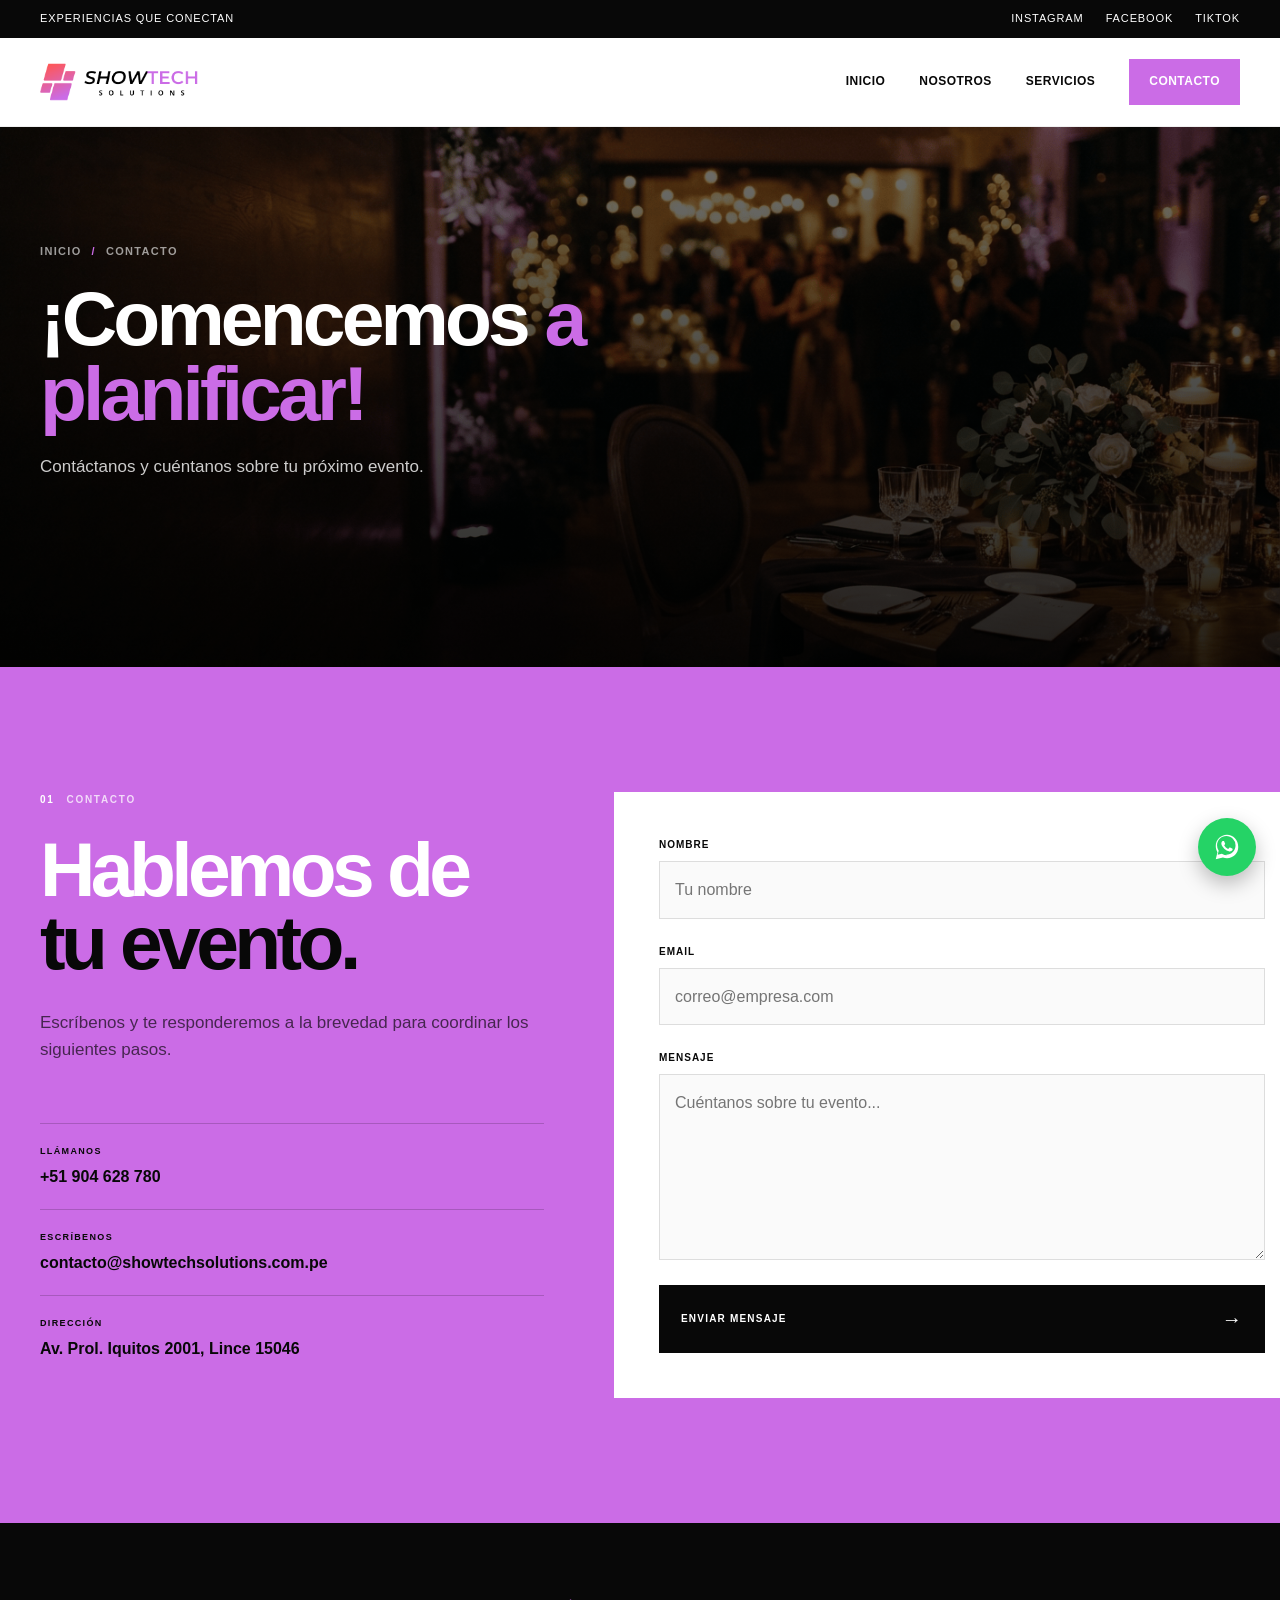
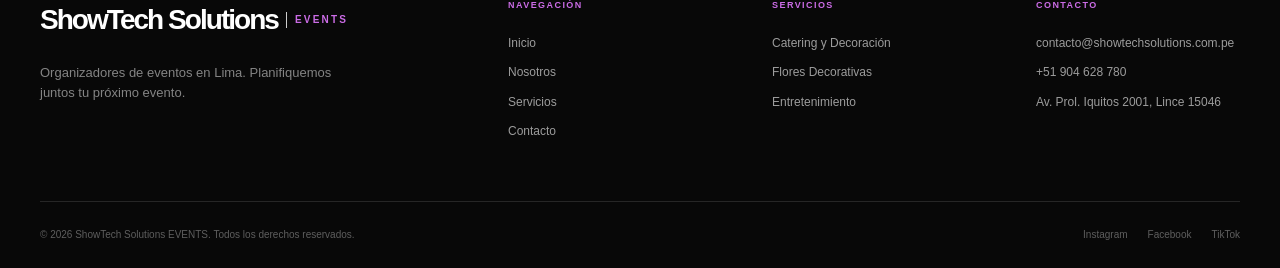
==== contacto.html @ 916d69bf "Agregado de imagenes y edicion del codigo html y css" ====
<!DOCTYPE html>
<html lang="es">
<head>
<meta charset="UTF-8">
<meta name="viewport" content="width=device-width, initial-scale=1.0">
<meta name="description" content="Contáctanos para planificar tu próximo evento en Lima.">
<title>Contacto | ShowTech Solutions</title>
<link rel="icon" type="image/png" href="Media/cropped-Logo-ShowTech-1-1.png">
<link rel="stylesheet" href="assets/styles.css">
</head>
<body>


<!-- TOPBAR -->
<div class="topbar">
    <div class="topbar-container">
        <div>Experiencias que conectan</div>
        <div class="topbar-right">
            <a href="#">Instagram</a>
            <a href="#">Facebook</a>
            <a href="#">TikTok</a>
        </div>
    </div>
</div>

<!-- HEADER -->
<header class="header">
    <div class="header-container">
        <a href="index.html" class="logo">
            <img src="Media/Logo-ShowTech-1.png" alt="ShowTech Solutions" class="logo-img">
        </a>
        <input type="checkbox" id="menu-toggle" class="menu-toggle">
        <label for="menu-toggle" class="menu-button"><span></span><span></span><span></span></label>
        
        <nav class="navigation">
            <a href="index.html">Inicio</a>
            <a href="nosotros.html">Nosotros</a>
            <a href="servicios.html">Servicios</a>
            <a href="contacto.html" class="nav-contact">Contacto</a>
        </nav>
    
    </div>
</header>

<main>

<section class="page-hero" style="background-image:url('Media/Reuniones.png')">
    <div class="page-hero-content">
        <div class="breadcrumb"><a href="index.html" style="color:inherit">Inicio</a> <span>/</span> Contacto</div>
        <h1>¡Comencemos <span style="color:var(--orange)">a planificar!</span></h1>
        <p class="page-hero-lead">Contáctanos y cuéntanos sobre tu próximo evento.</p>
    </div>
</section>

<section class="contact section">
    <div class="container contact-grid">
        <div class="contact-intro">
            <div class="section-label light"><span>01</span> CONTACTO</div>
            <h2>Hablemos de <strong>tu evento.</strong></h2>
            <p>Escríbenos y te responderemos a la brevedad para coordinar los siguientes pasos.</p>
            <div class="contact-details">
                <div><span>LLÁMANOS</span><a href="https://api.whatsapp.com/send/?phone=51904628780&text&type=phone_number&app_absent=0" target="_blank" rel="noopener">+51 904 628 780</a></div>
                <div><span>ESCRÍBENOS</span><a href="mailto:contacto@showtechsolutions.com.pe">contacto@showtechsolutions.com.pe</a></div>
                <div><span>DIRECCIÓN</span><p>Av. Prol. Iquitos 2001, Lince 15046</p></div>
            </div>
        </div>
        <div class="contact-form-wrapper">
            <form class="contact-form" action="#" method="post">
                <div class="form-group">
                    <label for="nombre">Nombre</label>
                    <input type="text" id="nombre" name="nombre" placeholder="Tu nombre" required>
                </div>
                <div class="form-group">
                    <label for="email">Email</label>
                    <input type="email" id="email" name="email" placeholder="correo@empresa.com" required>
                </div>
                <div class="form-group">
                    <label for="mensaje">Mensaje</label>
                    <textarea id="mensaje" name="mensaje" rows="6" placeholder="Cuéntanos sobre tu evento..."></textarea>
                </div>
                <button type="submit" class="form-button">ENVIAR MENSAJE <span>→</span></button>
            </form>
        </div>
    </div>
</section>

</main>

<!-- FOOTER -->
<footer class="footer">
    <div class="container">
        <div class="footer-main">
            <div class="footer-brand">
                <a href="index.html" class="logo footer-logo">
                    <span class="logo-main">ShowTech Solutions</span>
                    <span class="logo-sub">EVENTS</span>
                </a>
                <p>Organizadores de eventos en Lima. Planifiquemos juntos tu próximo evento.</p>
            </div>
            <div class="footer-column">
                <h4>NAVEGACIÓN</h4>
                <a href="index.html">Inicio</a>
                <a href="nosotros.html">Nosotros</a>
                <a href="servicios.html">Servicios</a>
                <a href="contacto.html">Contacto</a>
            </div>
            <div class="footer-column">
                <h4>SERVICIOS</h4>
                <a href="servicios.html">Catering y Decoración</a>
                <a href="servicios.html">Flores Decorativas</a>
                <a href="servicios.html">Entretenimiento</a>
            </div>
            <div class="footer-column">
                <h4>CONTACTO</h4>
                <a href="mailto:contacto@showtechsolutions.com.pe">contacto@showtechsolutions.com.pe</a>
                <a href="https://api.whatsapp.com/send/?phone=51904628780&text&type=phone_number&app_absent=0" target="_blank" rel="noopener">+51 904 628 780</a>
                <span>Av. Prol. Iquitos 2001, Lince 15046</span>
            </div>
        </div>
        <div class="footer-bottom">
            <span>© 2026 ShowTech Solutions EVENTS. Todos los derechos reservados.</span>
            <div>
                <a href="#">Instagram</a>
                <a href="#">Facebook</a>
                <a href="#">TikTok</a>
            </div>
        </div>
    </div>
</footer>

<!-- BOTÓN FLOTANTE DE WHATSAPP -->
<a
    href="https://api.whatsapp.com/send/?phone=51904628780&text&type=phone_number&app_absent=0"
    class="whatsapp-float"
    target="_blank"
    rel="noopener"
    aria-label="Escríbenos por WhatsApp"
>
    <svg viewBox="0 0 32 32" aria-hidden="true">
        <path d="M16.004 3C9.376 3 4 8.376 4 15.004c0 2.377.664 4.6 1.815 6.494L4 29l7.69-1.78a11.94 11.94 0 0 0 4.314.8h.004c6.627 0 12.003-5.376 12.003-12.004C28.011 8.376 22.635 3 16.004 3Zm0 21.86h-.003a9.86 9.86 0 0 1-5.02-1.375l-.36-.214-4.564 1.056 1.078-4.448-.235-.372a9.83 9.83 0 0 1-1.51-5.243c0-5.44 4.427-9.867 9.87-9.867 2.637 0 5.116 1.028 6.98 2.894a9.803 9.803 0 0 1 2.888 6.977c0 5.44-4.428 9.868-9.868 9.868l-.256.224Zm5.41-7.386c-.297-.148-1.755-.866-2.027-.965-.272-.099-.47-.148-.668.148-.198.297-.767.965-.94 1.163-.173.198-.347.223-.644.075-.297-.148-1.253-.462-2.386-1.472-.882-.786-1.478-1.757-1.651-2.054-.173-.297-.019-.457.13-.605.134-.133.297-.347.446-.52.148-.173.198-.297.297-.495.099-.198.05-.372-.025-.52-.075-.148-.668-1.612-.916-2.208-.242-.581-.487-.502-.668-.512l-.569-.01c-.198 0-.52.075-.792.372-.272.297-1.04 1.017-1.04 2.48 0 1.463 1.065 2.877 1.213 3.075.148.198 2.098 3.203 5.085 4.492.71.306 1.264.489 1.696.626.712.226 1.36.194 1.872.118.571-.085 1.755-.717 2.002-1.41.248-.693.248-1.286.173-1.41-.074-.123-.272-.198-.569-.347Z"/>
    </svg>
</a>


</body>
</html>
---- assets/styles.css ----
/* =========================================================
   VARIABLES
========================================================= */
:root {
    --orange: #cb6ce6;
    --orange-dark: #ff5757;
    --black: #080808;
    --black-2: #111111;
    --black-3: #1a1a1a;
    --white: #ffffff;
    --off-white: #f7f7f5;
    --gray: #777777;
    --gray-light: #dddddd;
    --border: rgba(0,0,0,.10);
    --container: 1240px;
}

/* =========================================================
   RESET
========================================================= */
* { margin: 0; padding: 0; box-sizing: border-box; }
html { scroll-behavior: smooth; }
body {
    font-family: Arial, "Helvetica Neue", sans-serif;
    color: var(--black);
    background: var(--white);
    line-height: 1.6;
    overflow-x: hidden;
}
img { display: block; width: 100%; }
a { color: inherit; text-decoration: none; }
button, input, textarea, select { font: inherit; }

/* =========================================================
   CONTAINER
========================================================= */
.container {
    width: min(calc(100% - 80px), var(--container));
    margin: 0 auto;
}

/* =========================================================
   TOPBAR
========================================================= */
.topbar {
    height: 38px;
    background: var(--black);
    color: white;
    font-size: 11px;
    letter-spacing: .08em;
    text-transform: uppercase;
}
.topbar-container {
    width: min(calc(100% - 80px), var(--container));
    height: 100%;
    margin: auto;
    display: flex;
    align-items: center;
    justify-content: space-between;
}
.topbar-right { display: flex; gap: 22px; }
.topbar a { transition: .25s ease; }
.topbar a:hover { color: var(--orange); }

/* =========================================================
   HEADER
========================================================= */
.header {
    position: sticky;
    top: 0;
    z-index: 1000;
    background: rgba(255,255,255,.96);
    backdrop-filter: blur(10px);
    border-bottom: 1px solid rgba(0,0,0,.06);
}
.header-container {
    width: min(calc(100% - 80px), var(--container));
    height: 88px;
    margin: auto;
    display: flex;
    align-items: center;
    justify-content: space-between;
}

/* =========================================================
   LOGO
========================================================= */
.logo { display: flex; align-items: center; gap: 8px; }
.logo-img { height: 38px; width: auto; display: block; }
.logo-main { font-size: 28px; font-weight: 900; letter-spacing: -.07em; }
.logo-sub {
    color: var(--orange);
    font-size: 10px;
    font-weight: 800;
    letter-spacing: .22em;
    border-left: 1px solid #ccc;
    padding-left: 8px;
}

/* =========================================================
   NAVEGACIÓN
========================================================= */
.navigation { display: flex; align-items: center; gap: 34px; }
.navigation > a {
    position: relative;
    font-size: 12px;
    font-weight: 700;
    text-transform: uppercase;
    letter-spacing: .04em;
}
.navigation > a::after {
    content: "";
    position: absolute;
    left: 0;
    bottom: -8px;
    width: 0;
    height: 2px;
    background: var(--orange);
    transition: width .3s ease;
}
.navigation > a:hover::after { width: 100%; }
.navigation > a.active::after { width: 100%; }
.navigation .nav-contact { padding: 13px 20px; background: var(--orange); color: white; }
.navigation .nav-contact::after { display: none; }
.navigation .nav-contact:hover { background: var(--orange-dark); }

/* Dropdown de servicios */
.nav-dropdown { position: relative; }
.nav-dropdown-panel {
    position: absolute;
    top: calc(100% + 18px);
    left: 50%;
    transform: translateX(-50%);
    min-width: 240px;
    padding: 10px;
    background: white;
    border: 1px solid var(--border);
    box-shadow: 0 20px 40px rgba(0,0,0,.12);
    opacity: 0;
    visibility: hidden;
    transform: translateX(-50%) translateY(8px);
    transition: .25s ease;
}
.nav-dropdown:hover .nav-dropdown-panel {
    opacity: 1;
    visibility: visible;
    transform: translateX(-50%) translateY(0);
}
.nav-dropdown-panel a {
    display: block;
    padding: 12px 14px;
    font-size: 11px;
    font-weight: 700;
    text-transform: uppercase;
    letter-spacing: .04em;
    color: var(--black);
}
.nav-dropdown-panel a::after { display: none; }
.nav-dropdown-panel a:hover { background: var(--off-white); color: var(--orange-dark); }

/* =========================================================
   MENÚ MOBILE
========================================================= */
.menu-toggle { display: none; }
.menu-button {
    display: none;
    width: 38px;
    height: 38px;
    cursor: pointer;
    flex-direction: column;
    justify-content: center;
    gap: 5px;
}
.menu-button span { display: block; width: 25px; height: 2px; background: var(--black); }

/* =========================================================
   HERO
========================================================= */
.hero {
    min-height: calc(100vh - 126px);
    position: relative;
    display: flex;
    align-items: center;
    color: white;
    background-color: #202020;
    background-image:
        linear-gradient(90deg, rgba(0,0,0,.86), rgba(0,0,0,.45), rgba(0,0,0,.20)),
        url("Media/Salon.png");
    background-size: cover;
    background-position: center;
}
.hero-content {
    position: relative;
    z-index: 2;
    width: min(calc(100% - 80px), var(--container));
    margin: auto;
    padding: 100px 0;
}
.hero-label { color: var(--orange); font-size: 12px; font-weight: 800; letter-spacing: .2em; margin-bottom: 25px; }
.hero h1 {
    max-width: 800px;
    font-size: clamp(52px, 7vw, 96px);
    line-height: .94;
    letter-spacing: -.055em;
    font-weight: 900;
}
.hero h1 span { display: block; color: var(--orange); }
.hero p { max-width: 590px; margin-top: 30px; font-size: 18px; color: rgba(255,255,255,.78); }
.hero-buttons { display: flex; flex-wrap: wrap; gap: 14px; margin-top: 38px; }
.button {
    display: inline-flex;
    align-items: center;
    justify-content: center;
    min-height: 50px;
    padding: 0 26px;
    font-size: 11px;
    font-weight: 800;
    letter-spacing: .08em;
    text-transform: uppercase;
    transition: .3s ease;
}
.button-orange { background: var(--orange); color: white; }
.button-orange:hover { background: white; color: var(--black); }
.button-outline { border: 1px solid rgba(255,255,255,.6); color: white; }
.button-outline:hover { background: white; color: var(--black); }
.hero-bottom {
    position: absolute;
    z-index: 3;
    bottom: 30px;
    left: 50%;
    transform: translateX(-50%);
    width: min(calc(100% - 80px), var(--container));
    display: flex;
    align-items: center;
    gap: 15px;
    font-size: 9px;
    font-weight: 700;
    letter-spacing: .15em;
}
.hero-line { width: 70px; height: 1px; background: var(--orange); }

/* =========================================================
   HERO DE PÁGINA INTERNA (servicios / contacto)
========================================================= */
.page-hero {
    position: relative;
    min-height: 60vh;
    display: flex;
    align-items: flex-end;
    color: white;
    background-color: #202020;
    background-size: cover;
    background-position: center;
    padding-bottom: 70px;
}
.page-hero::before {
    content: "";
    position: absolute;
    inset: 0;
    background: linear-gradient(180deg, rgba(0,0,0,.55), rgba(0,0,0,.85));
}
.page-hero-content { position: relative; z-index: 2; width: min(calc(100% - 80px), var(--container)); margin: auto; }
.breadcrumb { display: flex; align-items: center; gap: 10px; color: rgba(255,255,255,.6); font-size: 11px; font-weight: 800; text-transform: uppercase; letter-spacing: .12em; margin-bottom: 20px; }
.breadcrumb span { color: var(--orange); }
.page-hero h1 { font-size: clamp(44px, 6vw, 78px); line-height: .98; letter-spacing: -.05em; max-width: 780px; }
.page-hero-lead { max-width: 620px; margin-top: 22px; font-size: 17px; color: rgba(255,255,255,.8); }

/* =========================================================
   SECCIONES
========================================================= */
.section { padding: 125px 0; }
.section-label { display: flex; align-items: center; gap: 12px; color: var(--gray); font-size: 10px; font-weight: 800; letter-spacing: .17em; }
.section-label span { color: var(--orange); }
.section-heading { max-width: 850px; margin-bottom: 60px; }
.section-heading h2, .why-header h2, .clients-header h2 {
    margin-top: 20px;
    font-size: clamp(38px, 5vw, 65px);
    line-height: 1;
    letter-spacing: -.05em;
}
.section-heading h2 strong, .why-header h2 strong, .clients-header h2 strong { display: block; color: var(--orange); }
.section-heading p { max-width: 600px; margin-top: 25px; color: var(--gray); }

/* =========================================================
   INTRO
========================================================= */
.intro { background: var(--white); }
.intro-grid { display: grid; grid-template-columns: 25% 75%; }
.intro-grid-video { grid-template-columns: 22% 48% 30%; gap: 30px; align-items: center; }
.intro-video { justify-self: end; width: 100%; max-width: 300px; }
.intro-video video {
    width: 100%;
    aspect-ratio: 9 / 16;
    object-fit: cover;
    border-radius: 4px;
    box-shadow: 0 20px 50px rgba(0,0,0,.18);
}
.intro-grid-photo { grid-template-columns: 22% 42% 36%; gap: 40px; align-items: center; }
.intro-photo img {
    width: 100%;
    aspect-ratio: 4 / 3;
    object-fit: cover;
    border-radius: 4px;
    box-shadow: 0 20px 50px rgba(0,0,0,.18);
}
@media (max-width: 1000px) {
    .intro-grid-video { grid-template-columns: 1fr; }
    .intro-video { justify-self: start; max-width: 260px; margin-top: 30px; }
    .intro-grid-photo { grid-template-columns: 1fr; }
    .intro-photo { margin-top: 30px; max-width: 420px; }
}
.intro-content { max-width: 850px; }
.intro-content h2 { font-size: clamp(38px, 5vw, 70px); line-height: 1; letter-spacing: -.055em; }
.intro-content h2 strong { color: var(--orange); }
.intro-large { max-width: 800px; margin-top: 35px; font-size: 22px; line-height: 1.55; }
.intro-content > p:not(.intro-large) { max-width: 680px; margin-top: 20px; color: var(--gray); }
.text-link {
    display: inline-flex;
    align-items: center;
    gap: 15px;
    margin-top: 35px;
    padding-bottom: 8px;
    border-bottom: 2px solid var(--orange);
    font-size: 11px;
    font-weight: 800;
    text-transform: uppercase;
    letter-spacing: .08em;
}
.text-link span { color: var(--orange); font-size: 20px; }

/* =========================================================
   NÚMEROS
========================================================= */
.numbers { padding: 60px 0; background: var(--black); color: white; }
.numbers-grid { display: grid; grid-template-columns: repeat(4,1fr); }
.number-item { padding: 15px 30px; border-right: 1px solid rgba(255,255,255,.15); }
.number-item:first-child { padding-left: 0; }
.number-item:last-child { border-right: 0; }
.number-item strong { display: block; color: var(--orange); font-size: 42px; line-height: 1; letter-spacing: -.04em; }
.number-item span { display: block; margin-top: 10px; color: rgba(255,255,255,.55); font-size: 11px; text-transform: uppercase; letter-spacing: .08em; }

/* =========================================================
   SERVICIOS (grid en Home)
========================================================= */
.services { background: var(--off-white); }
.services-grid { display: grid; grid-template-columns: repeat(3,1fr); gap: 18px; }
.service-card {
    position: relative;
    min-height: 430px;
    overflow: hidden;
    display: flex;
    align-items: flex-end;
    padding: 35px;
    color: white;
    background-size: cover;
    background-position: center;
    background-color: #333;
}
.service-card-1 { background-image: url("Media/Preparaciones.png"); }
.service-card-2 { background-image: url("Media/Entradas.png"); }
.service-card-3 { background-image: url("Media/DJs.png"); }
.service-overlay {
    position: absolute;
    inset: 0;
    background: linear-gradient(to top, rgba(0,0,0,.9), rgba(0,0,0,.15));
    transition: .5s ease;
}
.service-card:hover .service-overlay { background: linear-gradient(to top, rgba(203,108,230,.92), rgba(0,0,0,.20)); }
.service-number { position: absolute; top: 25px; right: 28px; font-size: 12px; font-weight: 800; color: rgba(255,255,255,.7); }
.service-content { position: relative; z-index: 2; }
.service-content h3 { font-size: 30px; line-height: 1.05; letter-spacing: -.04em; }
.service-content p {
    max-height: 0;
    overflow: hidden;
    opacity: 0;
    max-width: 400px;
    margin-top: 0;
    font-size: 14px;
    color: rgba(255,255,255,.85);
    transition: .45s ease;
}
.service-card:hover .service-content p { max-height: 130px; margin-top: 15px; opacity: 1; }
.service-content a { display: inline-block; margin-top: 22px; font-size: 10px; font-weight: 800; letter-spacing: .12em; }

/* =========================================================
   PÁGINA DE SERVICIO: descripción, tags, galería, cruzados
========================================================= */
.service-detail { background: var(--white); }
.service-detail-grid { display: grid; grid-template-columns: 30% 70%; gap: 60px; }
.service-detail-body { max-width: 720px; }
.service-detail-body p { color: var(--gray); font-size: 17px; margin-bottom: 20px; }
.service-detail-body p:first-child { font-size: 20px; color: var(--black); }

.tags { display: flex; flex-wrap: wrap; gap: 12px; margin-top: 10px; }
.tag {
    padding: 10px 18px;
    border: 1px solid var(--border);
    font-size: 11px;
    font-weight: 800;
    text-transform: uppercase;
    letter-spacing: .06em;
    color: var(--black);
    transition: .25s ease;
}
.tag:hover { background: var(--orange); color: white; border-color: var(--orange); }

.gallery { background: var(--off-white); }
.gallery-grid { display: grid; grid-template-columns: repeat(4,1fr); gap: 14px; }
.gallery-item { min-height: 220px; overflow: hidden; background: #333; }
.gallery-item img { height: 100%; object-fit: cover; transition: transform .6s ease; }
.gallery-item:hover img { transform: scale(1.08); }

.cross-services { background: var(--white); }
.cross-grid { display: grid; grid-template-columns: repeat(5,1fr); gap: 16px; }
.cross-card {
    position: relative;
    min-height: 220px;
    overflow: hidden;
    display: flex;
    align-items: flex-end;
    padding: 22px;
    color: white;
    background-size: cover;
    background-position: center;
    background-color: #333;
}
.cross-card::before { content: ""; position: absolute; inset: 0; background: linear-gradient(to top, rgba(0,0,0,.85), rgba(0,0,0,.1)); transition: .4s ease; }
.cross-card:hover::before { background: linear-gradient(to top, rgba(203,108,230,.92), rgba(0,0,0,.15)); }
.cross-card span { position: relative; z-index: 2; font-size: 15px; font-weight: 800; letter-spacing: -.02em; }

.cta-strip { background: var(--orange); padding: 70px 0; text-align: center; color: white; }
.cta-strip h2 { font-size: clamp(30px, 4vw, 46px); letter-spacing: -.03em; margin-bottom: 25px; }
.cta-strip .button-orange { background: var(--black); }
.cta-strip .button-orange:hover { background: white; color: var(--black); }

/* =========================================================
   POR QUÉ NOSOTROS
========================================================= */
.why { background: white; }
.why-header { max-width: 650px; margin-bottom: 65px; }
.why-grid { display: grid; grid-template-columns: repeat(4,1fr); border-top: 1px solid var(--border); }
.why-card { padding: 40px 30px; border-right: 1px solid var(--border); transition: .3s ease; }
.why-card:first-child { padding-left: 0; }
.why-card:last-child { border-right: 0; }
.why-card:hover { background: var(--off-white); }
.why-icon { color: var(--orange); font-size: 12px; font-weight: 900; }
.why-card h3 { margin-top: 55px; font-size: 25px; letter-spacing: -.03em; }
.why-card p { margin-top: 15px; color: var(--gray); font-size: 14px; }

/* =========================================================
   FRASE
========================================================= */
.statement {
    min-height: 650px;
    display: flex;
    align-items: center;
    justify-content: center;
    text-align: center;
    color: white;
    background: linear-gradient(rgba(0,0,0,.72), rgba(0,0,0,.72)), url("Media/Salon-de-Eventos.png");
    background-size: cover;
    background-position: center;
    background-attachment: fixed;
}
.statement-content { width: min(calc(100% - 60px), 900px); }
.statement-content span { color: var(--orange); font-size: 10px; font-weight: 800; letter-spacing: .2em; }
.statement h2 { margin-top: 25px; font-size: clamp(45px, 7vw, 90px); line-height: .95; letter-spacing: -.06em; }
.statement h2 em { color: var(--orange); font-style: normal; }

/* =========================================================
   PROYECTOS
========================================================= */
.projects { background: var(--white); }
.projects-heading { display: grid; grid-template-columns: 1fr 350px; gap: 60px; max-width: none; align-items: end; }
.projects-heading p { margin: 0; }
.projects-grid { display: grid; grid-template-columns: repeat(3,1fr); gap: 18px; }
.project { position: relative; min-height: 400px; overflow: hidden; background: #222; }
.project-large { grid-column: span 2; }
.project img { height: 100%; object-fit: cover; transition: transform .6s ease; }
.project:hover img { transform: scale(1.07); }
.project::after {
    content: "";
    position: absolute;
    inset: 0;
    background: linear-gradient(to top, rgba(0,0,0,.8), transparent 60%);
}
.project-info { position: absolute; z-index: 2; left: 30px; right: 30px; bottom: 28px; color: white; }
.project-info span { color: var(--orange); font-size: 9px; font-weight: 800; letter-spacing: .15em; }
.project-info h3 { margin-top: 8px; font-size: 27px; letter-spacing: -.03em; }

/* =========================================================
   CLIENTES
========================================================= */
.clients { background: var(--off-white); }
.clients-header { max-width: 700px; margin-bottom: 65px; }
.clients-grid { display: grid; grid-template-columns: repeat(4,1fr); border-top: 1px solid var(--border); border-left: 1px solid var(--border); }
.client-logo {
    min-height: 130px;
    padding: 20px;
    display: flex;
    align-items: center;
    justify-content: center;
    border-right: 1px solid var(--border);
    border-bottom: 1px solid var(--border);
    font-size: 19px;
    font-weight: 900;
    color: #333;
    letter-spacing: -.04em;
    transition: .3s ease;
}
.client-logo span { color: var(--orange); margin-left: 3px; }
.client-logo:hover { background: var(--black); color: white; }

/* =========================================================
   TESTIMONIOS
========================================================= */
.testimonials { background: var(--black); color: white; overflow: hidden; }
.testimonials .section-heading { max-width: 800px; }
.testimonials .section-heading h2 { color: white; }
.testimonial-wrapper { overflow: hidden; }
.testimonial-track { display: flex; width: max-content; animation: testimonials-slide 32s linear infinite; }
.testimonial-track:hover { animation-play-state: paused; }
.testimonial { width: 390px; min-height: 350px; margin-right: 20px; padding: 38px; background: var(--black-3); border: 1px solid rgba(255,255,255,.08); }
.quote { color: var(--orange); font-family: Georgia, serif; font-size: 65px; line-height: .7; }
.testimonial p { margin-top: 30px; font-size: 18px; line-height: 1.6; color: rgba(255,255,255,.8); }
.testimonial-author { margin-top: 35px; padding-top: 20px; border-top: 1px solid rgba(255,255,255,.12); }
.testimonial-author strong { display: block; font-size: 12px; }
.testimonial-author span { display: block; margin-top: 5px; color: var(--orange); font-size: 10px; text-transform: uppercase; letter-spacing: .08em; }
@keyframes testimonials-slide {
    from { transform: translateX(0); }
    to { transform: translateX(-50%); }
}

/* =========================================================
   CONTACTO
========================================================= */
.contact { background: var(--orange); }
.contact-grid { display: grid; grid-template-columns: 42% 58%; gap: 70px; }
.section-label.light { color: rgba(255,255,255,.75); }
.section-label.light span { color: white; }
.contact-intro h2 { margin-top: 25px; color: white; font-size: clamp(48px, 6vw, 80px); line-height: .95; letter-spacing: -.06em; }
.contact-intro h2 strong { display: block; color: var(--black); }
.contact-intro > p { max-width: 500px; margin-top: 30px; color: rgba(0,0,0,.65); font-size: 17px; }
.contact-details { margin-top: 60px; }
.contact-details > div { padding: 20px 0; border-top: 1px solid rgba(0,0,0,.18); }
.contact-details span { display: block; font-size: 9px; font-weight: 900; letter-spacing: .15em; margin-bottom: 5px; }
.contact-details a, .contact-details p { font-size: 16px; font-weight: 700; }

/* =========================================================
   FORMULARIO
========================================================= */
.contact-form-wrapper { padding: 45px; background: white; }
.contact-form { display: flex; flex-direction: column; gap: 25px; }
.form-row { display: grid; grid-template-columns: 1fr 1fr; gap: 20px; }
.form-group { display: flex; flex-direction: column; }
.form-group label { margin-bottom: 8px; font-size: 10px; font-weight: 800; text-transform: uppercase; letter-spacing: .1em; }
.form-group input, .form-group textarea, .form-group select {
    width: 100%;
    padding: 15px;
    border: 1px solid #ddd;
    background: #fafafa;
    outline: none;
    color: var(--black);
    transition: .25s ease;
}
.form-group textarea { resize: vertical; }
.form-group input:focus, .form-group textarea:focus, .form-group select:focus { border-color: var(--orange); background: white; }
.form-button {
    display: flex;
    align-items: center;
    justify-content: space-between;
    width: 100%;
    padding: 18px 22px;
    border: 0;
    background: var(--black);
    color: white;
    cursor: pointer;
    font-size: 10px;
    font-weight: 900;
    letter-spacing: .12em;
    transition: .3s ease;
}
.form-button:hover { background: var(--orange); color: white; }
.form-button span { font-size: 20px; }

/* =========================================================
   FOOTER
========================================================= */
.footer { padding: 75px 0 25px; background: var(--black); color: white; }
.footer-main { display: grid; grid-template-columns: 2fr 1fr 1fr 1fr; gap: 60px; padding-bottom: 60px; border-bottom: 1px solid rgba(255,255,255,.12); }
.footer-logo { color: white; }
.footer-brand p { max-width: 320px; margin-top: 20px; color: rgba(255,255,255,.5); font-size: 13px; }
.footer-column { display: flex; flex-direction: column; gap: 10px; }
.footer-column h4 { margin-bottom: 12px; color: var(--orange); font-size: 9px; letter-spacing: .16em; }
.footer-column a, .footer-column span { color: rgba(255,255,255,.6); font-size: 12px; transition: .25s ease; }
.footer-column a:hover { color: white; }
.footer-bottom { display: flex; justify-content: space-between; gap: 20px; padding-top: 25px; color: rgba(255,255,255,.35); font-size: 10px; }
.footer-bottom div { display: flex; gap: 20px; }
.footer-bottom a:hover { color: white; }

/* =========================================================
   BOTÓN FLOTANTE DE WHATSAPP
========================================================= */
.whatsapp-float {
    position: fixed;
    right: 24px;
    bottom: 24px;
    z-index: 2000;
    width: 58px;
    height: 58px;
    display: flex;
    align-items: center;
    justify-content: center;
    background: #25D366;
    border-radius: 50%;
    box-shadow: 0 8px 20px rgba(0,0,0,.25);
    transition: .3s ease;
}
.whatsapp-float:hover { background: #1ebe5b; transform: translateY(-3px); }
.whatsapp-float svg { width: 30px; height: 30px; fill: white; }

@media (max-width: 760px) {
    .whatsapp-float { right: 16px; bottom: 16px; width: 52px; height: 52px; }
    .whatsapp-float svg { width: 26px; height: 26px; }
}

/* =========================================================
   RESPONSIVE
========================================================= */
@media (max-width: 1000px) {
    .container, .header-container, .topbar-container, .hero-content, .hero-bottom, .page-hero-content {
        width: min(calc(100% - 50px), var(--container));
    }
    .navigation { gap: 20px; }
    .navigation > a { font-size: 10px; }
    .services-grid { grid-template-columns: repeat(2,1fr); }
    .why-grid { grid-template-columns: repeat(2,1fr); }
    .why-card { border-bottom: 1px solid var(--border); }
    .numbers-grid { grid-template-columns: repeat(2,1fr); gap: 30px; }
    .number-item { border-right: 0; }
    .number-item:first-child { padding-left: 30px; }
    .projects-heading { grid-template-columns: 1fr; }
    .contact-grid { grid-template-columns: 1fr; }
    .footer-main { grid-template-columns: 2fr 1fr 1fr; }
    .service-detail-grid { grid-template-columns: 1fr; gap: 30px; }
    .gallery-grid { grid-template-columns: repeat(2,1fr); }
    .cross-grid { grid-template-columns: repeat(2,1fr); }
}

@media (max-width: 760px) {
    .topbar { display: none; }
    .header-container { height: 72px; }
    .menu-button { display: flex; }
    .navigation {
        position: absolute;
        top: 72px;
        left: 0;
        width: 100%;
        padding: 25px;
        background: white;
        display: flex;
        flex-direction: column;
        align-items: stretch;
        gap: 0;
        opacity: 0;
        visibility: hidden;
        transform: translateY(-10px);
        transition: .3s ease;
        box-shadow: 0 15px 30px rgba(0,0,0,.08);
        max-height: 80vh;
        overflow-y: auto;
    }
    .navigation > a { padding: 15px 5px; border-bottom: 1px solid #eee; }
    .nav-dropdown-panel {
        position: static;
        transform: none;
        box-shadow: none;
        border: 0;
        opacity: 1;
        visibility: visible;
        padding: 0 0 0 15px;
        display: none;
    }
    .nav-dropdown.open .nav-dropdown-panel { display: block; }
    .navigation .nav-contact { margin-top: 10px; text-align: center; }
    .menu-toggle:checked ~ .navigation { opacity: 1; visibility: visible; transform: translateY(0); }
    .hero { min-height: calc(100vh - 72px); }
    .hero-content { width: calc(100% - 40px); padding: 70px 0; }
    .hero h1 { font-size: clamp(47px, 14vw, 72px); }
    .hero p { font-size: 16px; }
    .hero-bottom { width: calc(100% - 40px); }
    .page-hero { min-height: 46vh; padding-bottom: 45px; }
    .page-hero-content { width: calc(100% - 40px); }
    .section { padding: 85px 0; }
    .container { width: calc(100% - 40px); }
    .intro-grid { grid-template-columns: 1fr; gap: 45px; }
    .intro-content h2 { font-size: 45px; }
    .numbers { padding: 45px 0; }
    .numbers-grid { grid-template-columns: 1fr 1fr; }
    .number-item { padding: 15px !important; }
    .number-item strong { font-size: 35px; }
    .services-grid { grid-template-columns: 1fr; }
    .service-card { min-height: 380px; }
    .why-grid { grid-template-columns: 1fr; }
    .why-card { border-right: 0; padding-left: 0; padding-right: 0; }
    .why-card:first-child { padding-left: 0; }
    .statement { min-height: 500px; background-attachment: scroll; }
    .statement h2 { font-size: 52px; }
    .projects-grid { grid-template-columns: 1fr; }
    .project-large { grid-column: span 1; }
    .project { min-height: 350px; }
    .clients-grid { grid-template-columns: 1fr 1fr; }
    .client-logo { min-height: 100px; }
    .testimonial-track { animation: none; width: auto; overflow-x: auto; padding-bottom: 15px; }
    .testimonial { flex: 0 0 85vw; }
    .contact-grid { gap: 45px; }
    .contact-form-wrapper { padding: 25px; }
    .form-row { grid-template-columns: 1fr; }
    .footer-main { grid-template-columns: 1fr 1fr; gap: 40px; }
    .footer-brand { grid-column: span 2; }
    .footer-bottom { flex-direction: column; }
    .gallery-grid { grid-template-columns: 1fr 1fr; }
    .cross-grid { grid-template-columns: 1fr 1fr; }
}

@media (max-width: 480px) {
    .logo-main { font-size: 24px; }
    .logo-sub { font-size: 8px; }
    .hero-buttons { flex-direction: column; align-items: stretch; }
    .button { width: 100%; }
    .numbers-grid { grid-template-columns: 1fr; }
    .number-item { border-bottom: 1px solid rgba(255,255,255,.1); padding-bottom: 20px !important; }
    .clients-grid { grid-template-columns: 1fr; }
    .contact-intro h2 { font-size: 52px; }
    .footer-main { grid-template-columns: 1fr; }
    .footer-brand { grid-column: auto; }
    .footer-bottom div { flex-wrap: wrap; }
    .gallery-grid { grid-template-columns: 1fr; }
    .cross-grid { grid-template-columns: 1fr; }
}

/* =========================================================
   PASOS "CÓMO TRABAJAMOS"
========================================================= */
.steps-grid { display: grid; grid-template-columns: repeat(3,1fr); gap: 18px; border-top: 1px solid var(--border); }
.step-item { padding: 40px 30px 40px 0; border-right: 1px solid var(--border); }
.step-item:last-child { border-right: 0; }
.step-number { font-size: 46px; font-weight: 900; color: var(--orange); letter-spacing: -.04em; line-height: 1; }
.step-item h3 { margin-top: 25px; font-size: 24px; letter-spacing: -.03em; }
.step-item p { margin-top: 14px; color: var(--gray); font-size: 14px; }

/* =========================================================
   TIPOS DE EVENTO (Fiestas / Bodas / Corporativo)
========================================================= */
.event-types-grid { display: grid; grid-template-columns: repeat(3,1fr); gap: 18px; }
.event-type-card {
    position: relative;
    min-height: 300px;
    overflow: hidden;
    display: flex;
    align-items: flex-end;
    padding: 30px;
    color: white;
    background-size: cover;
    background-position: center;
    background-color: #333;
}
.event-type-card::before { content:""; position:absolute; inset:0; background: linear-gradient(to top, rgba(0,0,0,.88), rgba(0,0,0,.15)); transition:.4s ease; }
.event-type-card:hover::before { background: linear-gradient(to top, rgba(203,108,230,.9), rgba(0,0,0,.15)); }
.event-type-card h3 { position: relative; z-index: 2; font-size: 26px; letter-spacing: -.03em; }
.event-type-card p { position: relative; z-index: 2; margin-top: 10px; font-size: 13px; color: rgba(255,255,255,.85); }

@media (max-width: 760px) {
    .steps-grid { grid-template-columns: 1fr; }
    .step-item { border-right: 0; border-bottom: 1px solid var(--border); padding: 30px 0; }
    .event-types-grid { grid-template-columns: 1fr; }
}
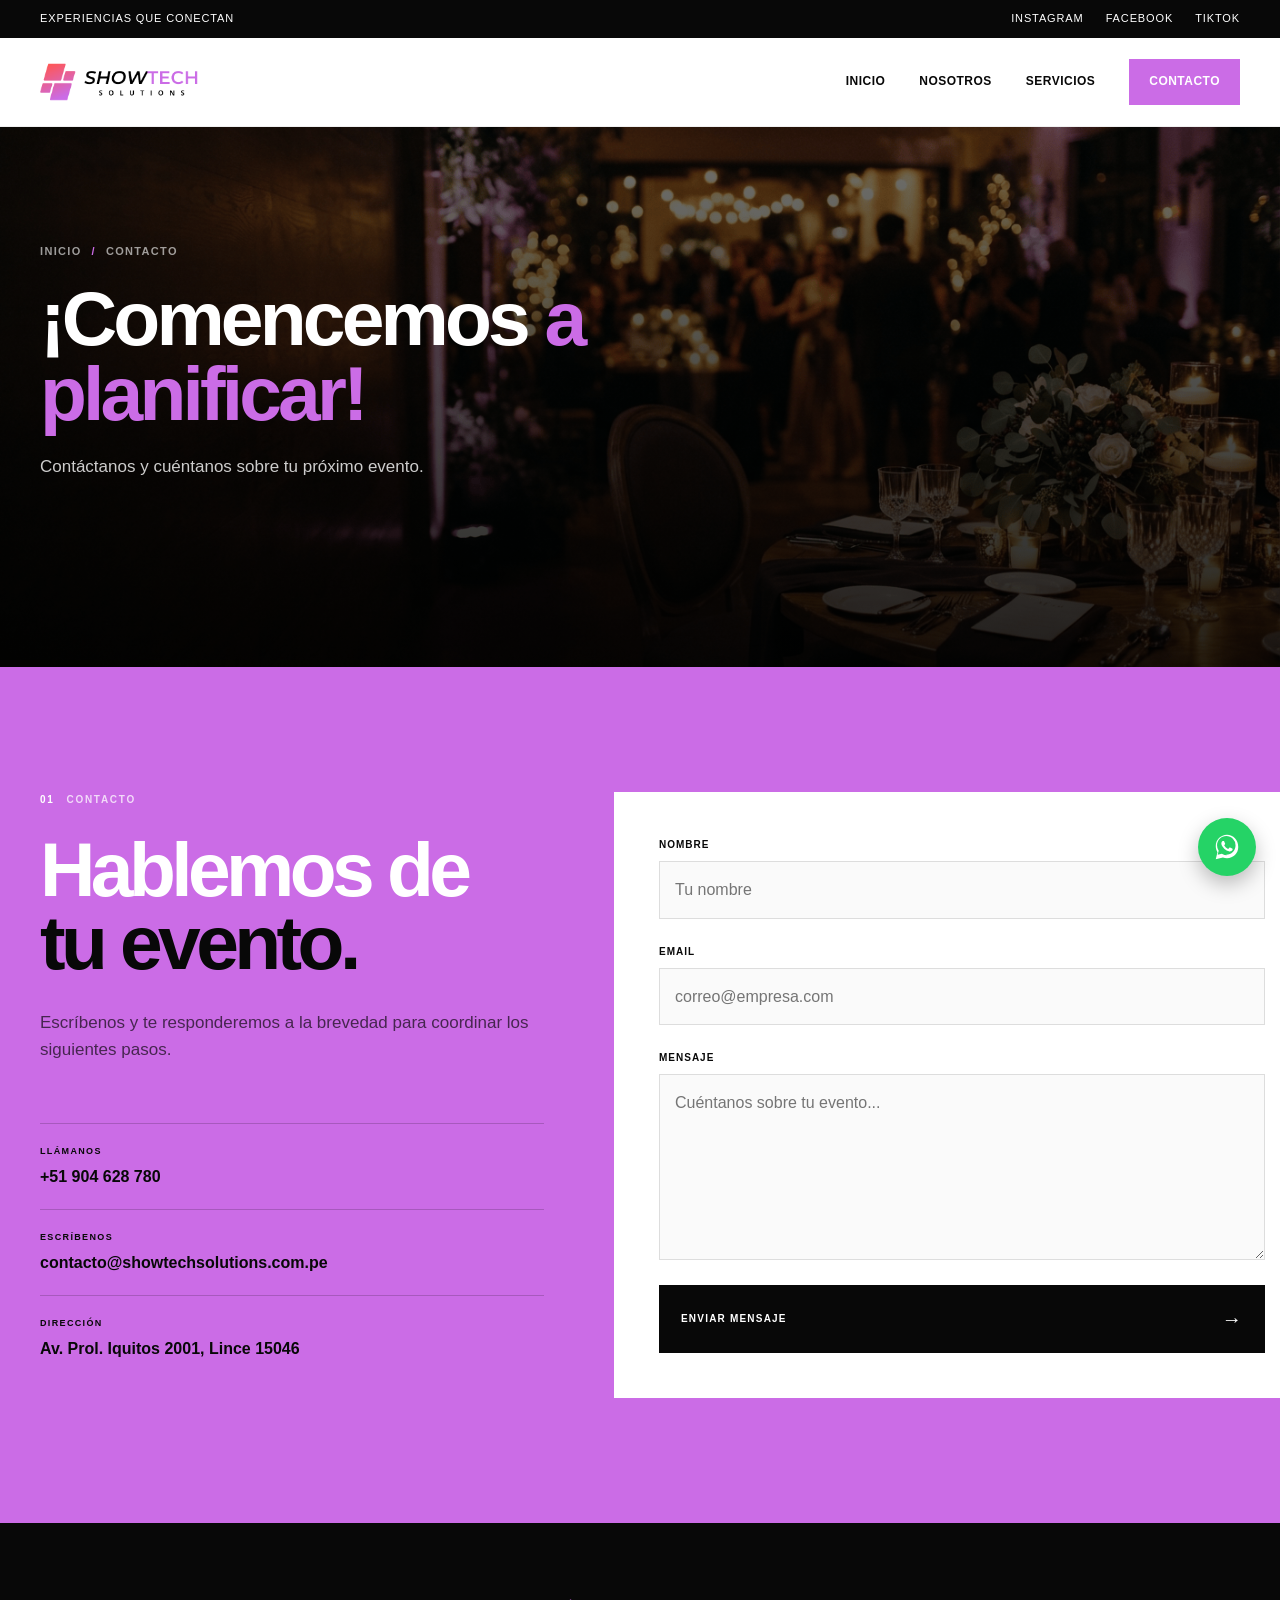
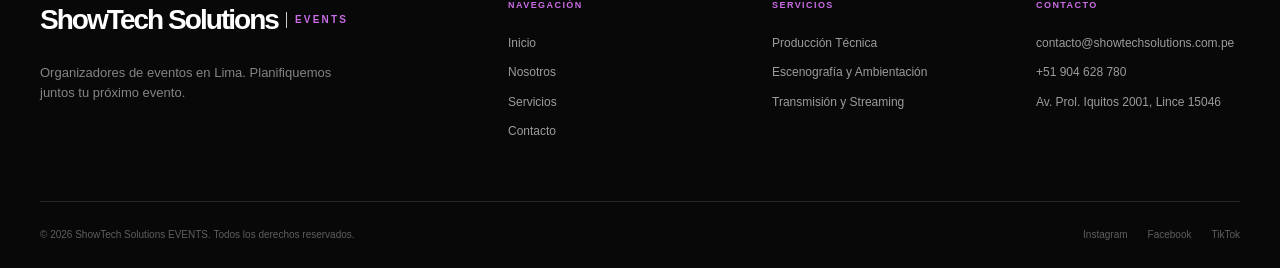
==== commit 3b20954c: "Cambio de imagenes y Contenido en las paginas" ====
--- a/contacto.html
+++ b/contacto.html
@@ -65,7 +65,7 @@
             </div>
         </div>
         <div class="contact-form-wrapper">
-            <form class="contact-form" action="#" method="post">
+            <form class="contact-form" id="whatsapp-contact-form">
                 <div class="form-group">
                     <label for="nombre">Nombre</label>
                     <input type="text" id="nombre" name="nombre" placeholder="Tu nombre" required>
@@ -80,6 +80,26 @@
                 </div>
                 <button type="submit" class="form-button">ENVIAR MENSAJE <span>→</span></button>
             </form>
+            <script>
+                document.getElementById('whatsapp-contact-form').addEventListener('submit', function (e) {
+                    e.preventDefault();
+
+                    const nombre = document.getElementById('nombre').value.trim();
+                    const email = document.getElementById('email').value.trim();
+                    const mensaje = document.getElementById('mensaje').value.trim();
+
+                    let texto = `Hola, soy ${nombre}.`;
+                    texto += `\nEmail: ${email}`;
+                    if (mensaje) {
+                        texto += `\nMensaje: ${mensaje}`;
+                    }
+
+                    const numero = '51904628780';
+                    const url = `https://api.whatsapp.com/send/?phone=${numero}&text=${encodeURIComponent(texto)}&type=phone_number&app_absent=0`;
+
+                    window.open(url, '_blank', 'noopener');
+                });
+            </script>
         </div>
     </div>
 </section>
@@ -106,9 +126,9 @@
             </div>
             <div class="footer-column">
                 <h4>SERVICIOS</h4>
-                <a href="servicios.html">Catering y Decoración</a>
-                <a href="servicios.html">Flores Decorativas</a>
-                <a href="servicios.html">Entretenimiento</a>
+                <a href="servicios.html#produccion-tecnica">Producción Técnica</a>
+                <a href="servicios.html#escenografia">Escenografía y Ambientación</a>
+                <a href="servicios.html#streaming">Transmisión y Streaming</a>
             </div>
             <div class="footer-column">
                 <h4>CONTACTO</h4>
--- a/assets/styles.css
+++ b/assets/styles.css
@@ -356,9 +356,9 @@
     background-position: center;
     background-color: #333;
 }
-.service-card-1 { background-image: url("Media/Preparaciones.png"); }
-.service-card-2 { background-image: url("Media/Entradas.png"); }
-.service-card-3 { background-image: url("Media/DJs.png"); }
+.service-card-1 { background-image: url("Media/DJs.png"); }
+.service-card-2 { background-image: url("Media/escenografia.png"); }
+.service-card-3 { background-image: url("Media/streaming.png"); }
 .service-overlay {
     position: absolute;
     inset: 0;
@@ -752,7 +752,7 @@
 /* =========================================================
    TIPOS DE EVENTO (Fiestas / Bodas / Corporativo)
 ========================================================= */
-.event-types-grid { display: grid; grid-template-columns: repeat(3,1fr); gap: 18px; }
+.event-types-grid { display: grid; grid-template-columns: repeat(4,1fr); gap: 18px; }
 .event-type-card {
     position: relative;
     min-height: 300px;
@@ -770,6 +770,9 @@
 .event-type-card h3 { position: relative; z-index: 2; font-size: 26px; letter-spacing: -.03em; }
 .event-type-card p { position: relative; z-index: 2; margin-top: 10px; font-size: 13px; color: rgba(255,255,255,.85); }
 
+@media (max-width: 900px) {
+    .event-types-grid { grid-template-columns: repeat(2,1fr); }
+}
 @media (max-width: 760px) {
     .steps-grid { grid-template-columns: 1fr; }
     .step-item { border-right: 0; border-bottom: 1px solid var(--border); padding: 30px 0; }
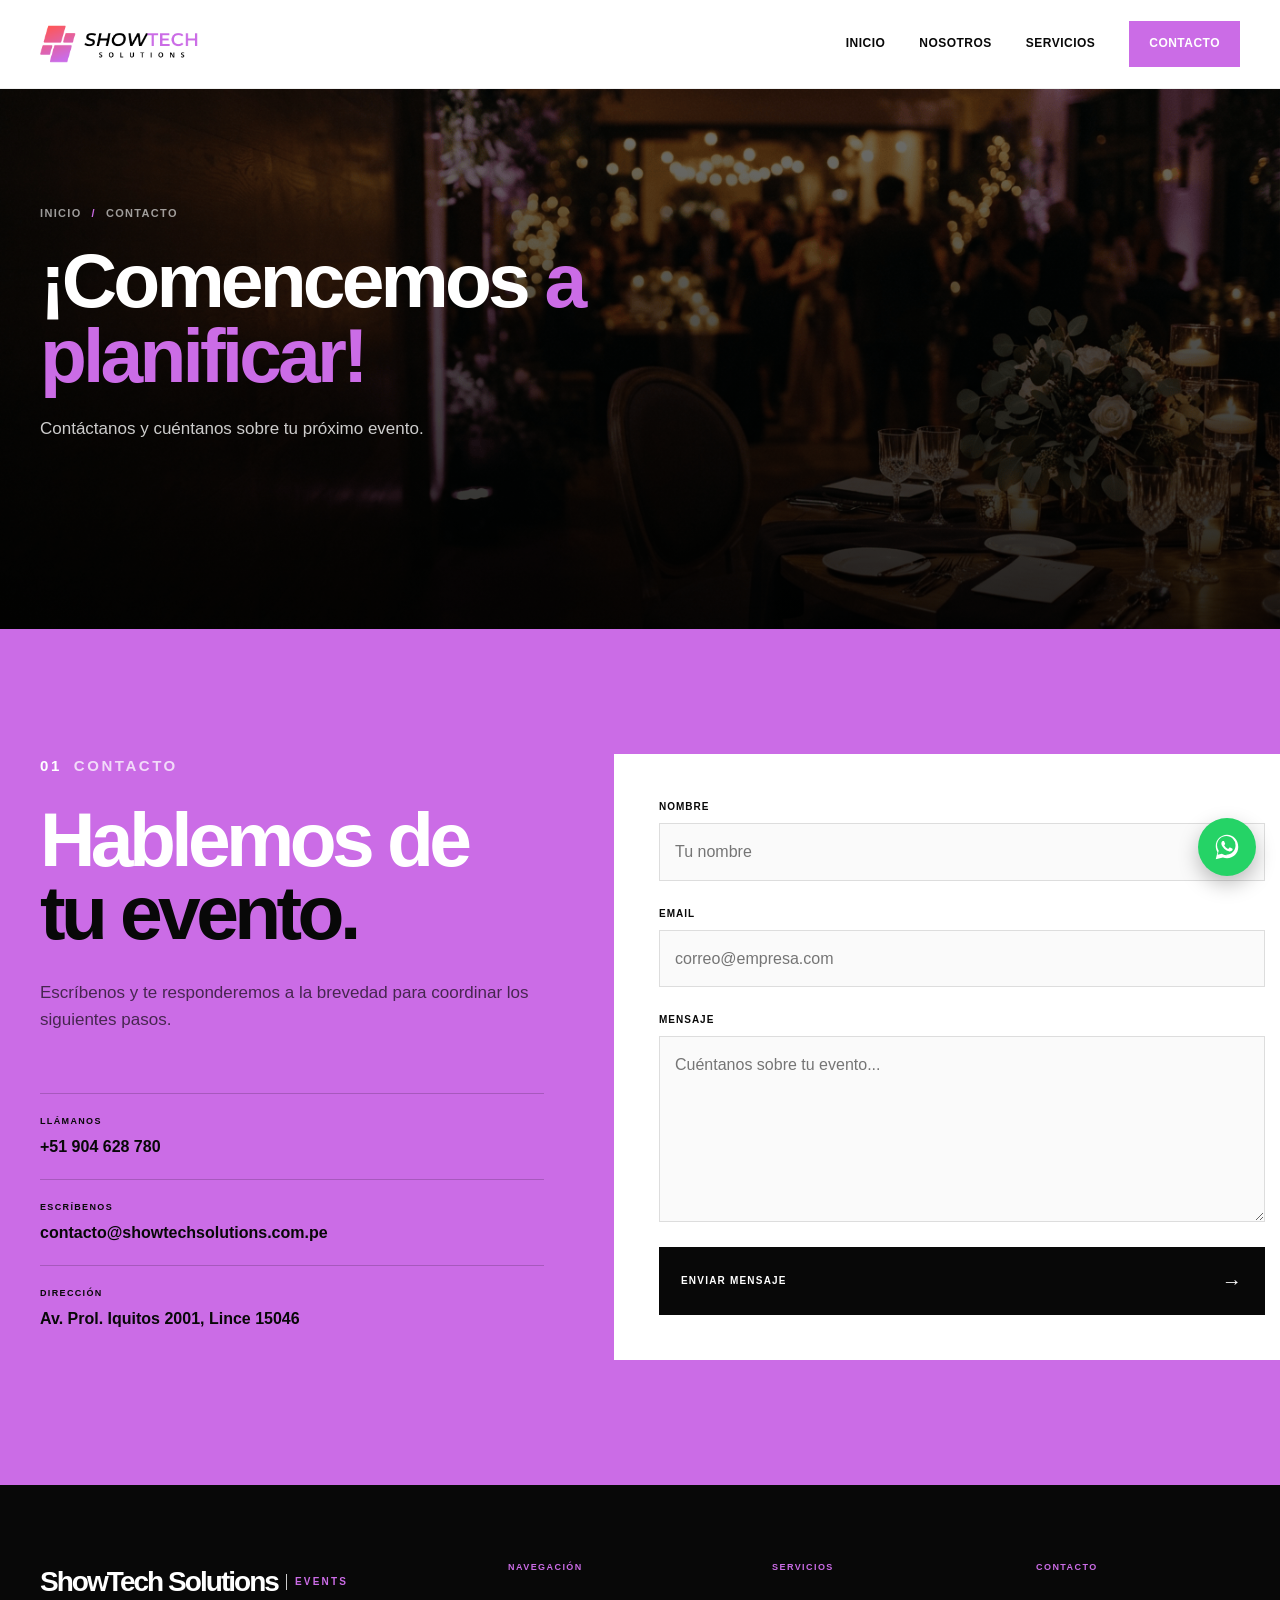
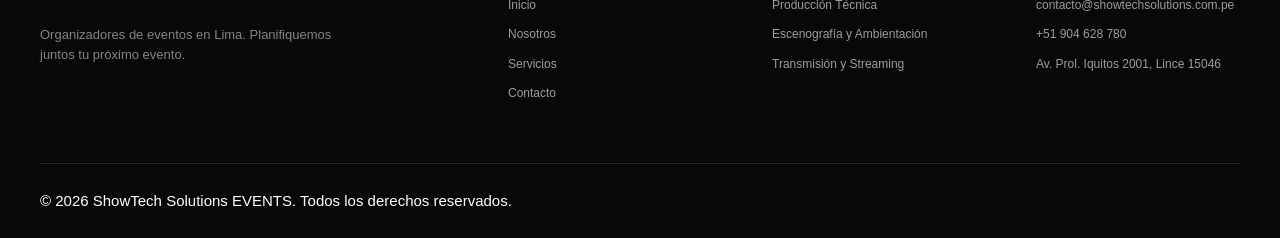
==== commit eb4b30a4: "Actualización de HTML y CSS" ====
--- a/contacto.html
+++ b/contacto.html
@@ -10,18 +10,6 @@
 </head>
 <body>
 
-
-<!-- TOPBAR -->
-<div class="topbar">
-    <div class="topbar-container">
-        <div>Experiencias que conectan</div>
-        <div class="topbar-right">
-            <a href="#">Instagram</a>
-            <a href="#">Facebook</a>
-            <a href="#">TikTok</a>
-        </div>
-    </div>
-</div>
 
 <!-- HEADER -->
 <header class="header">
@@ -139,11 +127,6 @@
         </div>
         <div class="footer-bottom">
             <span>© 2026 ShowTech Solutions EVENTS. Todos los derechos reservados.</span>
-            <div>
-                <a href="#">Instagram</a>
-                <a href="#">Facebook</a>
-                <a href="#">TikTok</a>
-            </div>
         </div>
     </div>
 </footer>
--- a/assets/styles.css
+++ b/assets/styles.css
@@ -177,7 +177,7 @@
    HERO
 ========================================================= */
 .hero {
-    min-height: calc(100vh - 126px);
+    min-height: calc(100vh - 88px);
     position: relative;
     display: flex;
     align-items: center;
@@ -269,7 +269,7 @@
    SECCIONES
 ========================================================= */
 .section { padding: 125px 0; }
-.section-label { display: flex; align-items: center; gap: 12px; color: var(--gray); font-size: 10px; font-weight: 800; letter-spacing: .17em; }
+.section-label { display: flex; align-items: center; gap: 12px; color: var(--gray); font-size: 15px; font-weight: 800; letter-spacing: .17em; }
 .section-label span { color: var(--orange); }
 .section-heading { max-width: 850px; margin-bottom: 60px; }
 .section-heading h2, .why-header h2, .clients-header h2 {
@@ -594,7 +594,7 @@
 .footer-column h4 { margin-bottom: 12px; color: var(--orange); font-size: 9px; letter-spacing: .16em; }
 .footer-column a, .footer-column span { color: rgba(255,255,255,.6); font-size: 12px; transition: .25s ease; }
 .footer-column a:hover { color: white; }
-.footer-bottom { display: flex; justify-content: space-between; gap: 20px; padding-top: 25px; color: rgba(255,255,255,.35); font-size: 10px; }
+.footer-bottom { display: flex; justify-content: space-between; gap: 20px; padding-top: 25px; color: rgb(255, 255, 255); font-size: 15px; }
 .footer-bottom div { display: flex; gap: 20px; }
 .footer-bottom a:hover { color: white; }
 
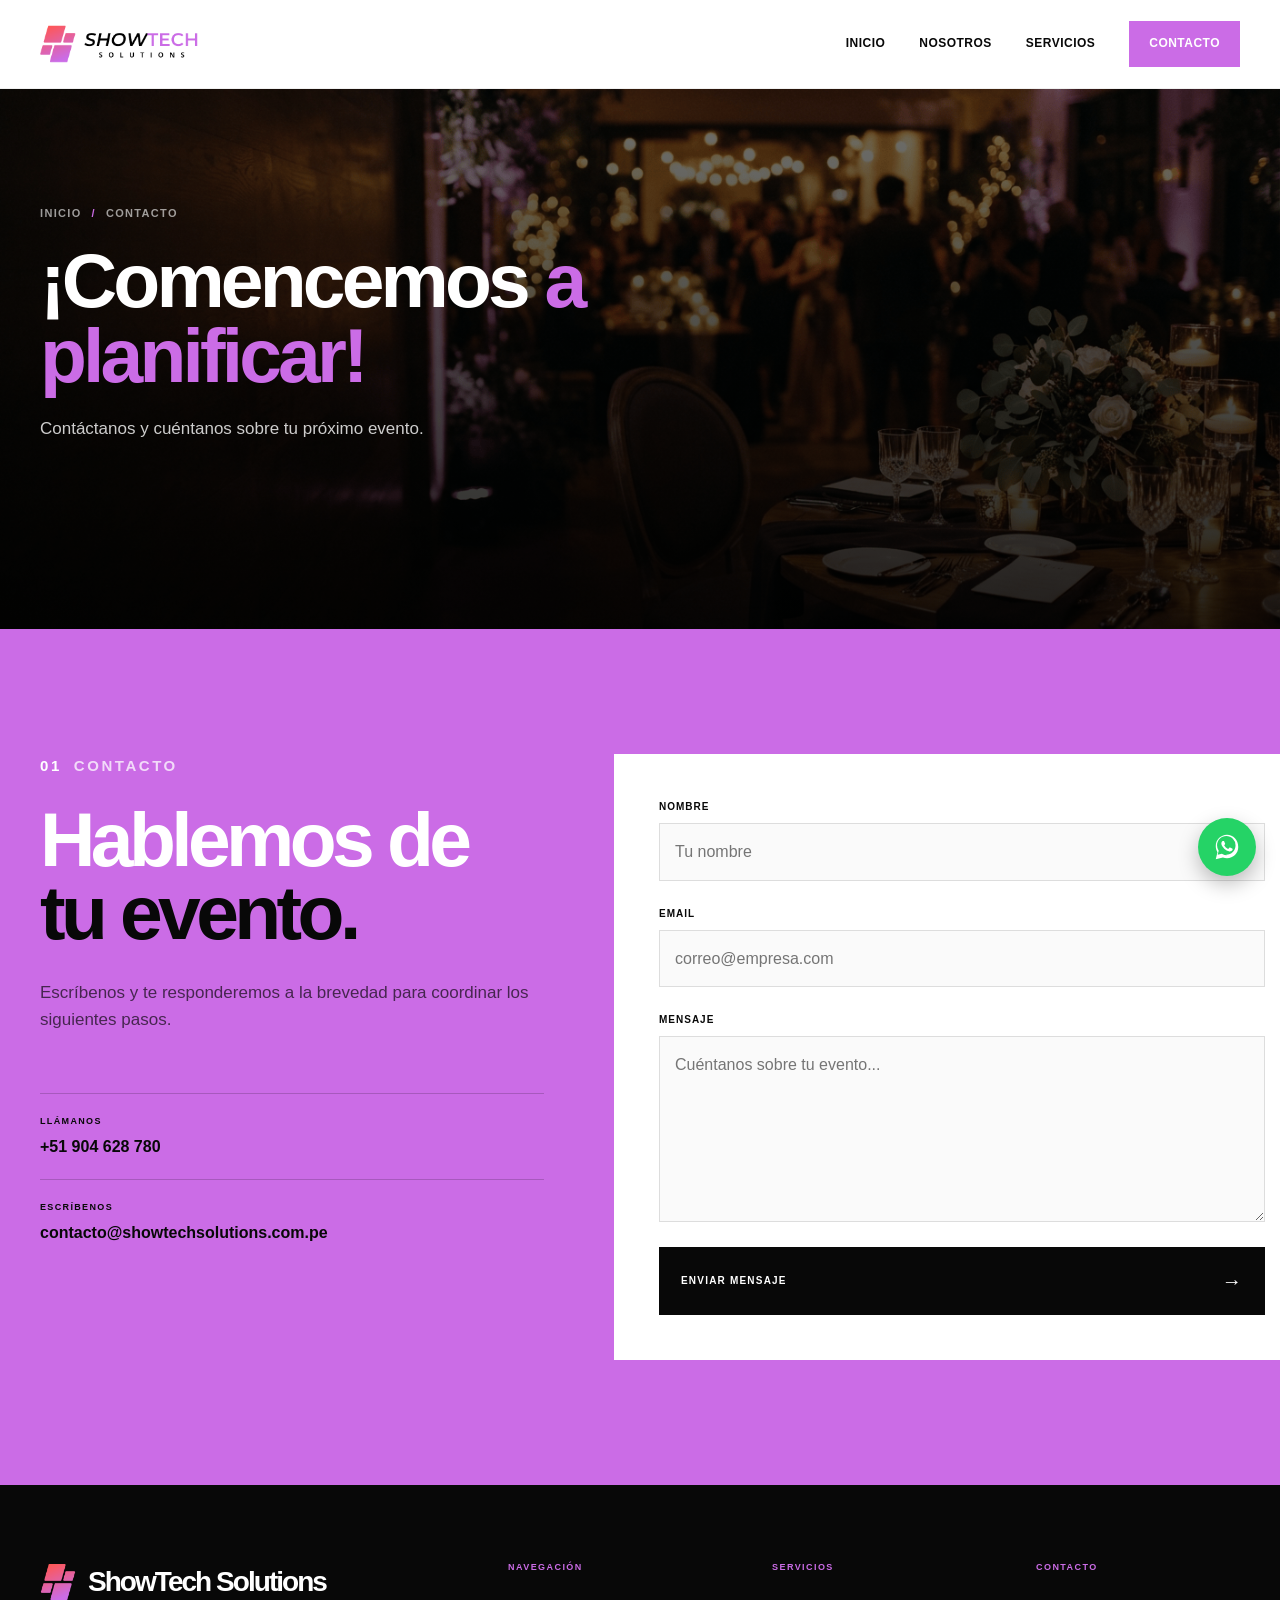
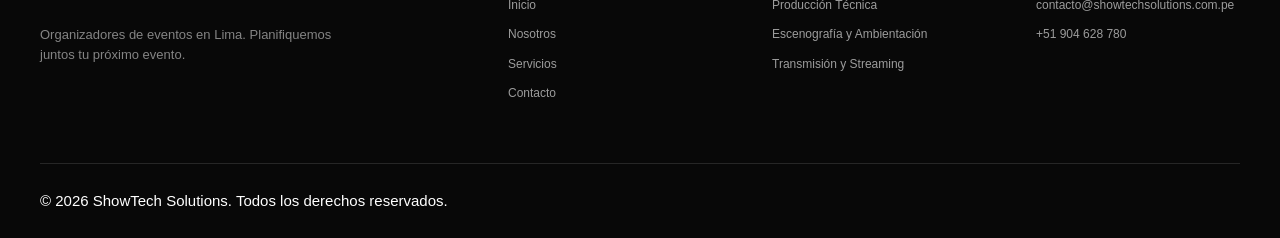
==== commit 0297ddc2: "Actualización" ====
--- a/contacto.html
+++ b/contacto.html
@@ -49,7 +49,6 @@
             <div class="contact-details">
                 <div><span>LLÁMANOS</span><a href="https://api.whatsapp.com/send/?phone=51904628780&text&type=phone_number&app_absent=0" target="_blank" rel="noopener">+51 904 628 780</a></div>
                 <div><span>ESCRÍBENOS</span><a href="mailto:contacto@showtechsolutions.com.pe">contacto@showtechsolutions.com.pe</a></div>
-                <div><span>DIRECCIÓN</span><p>Av. Prol. Iquitos 2001, Lince 15046</p></div>
             </div>
         </div>
         <div class="contact-form-wrapper">
@@ -100,8 +99,8 @@
         <div class="footer-main">
             <div class="footer-brand">
                 <a href="index.html" class="logo footer-logo">
+                    <img src="Media/cropped-Logo-ShowTech-1-1.png" alt="" class="footer-logo-icon" width="36" height="36">
                     <span class="logo-main">ShowTech Solutions</span>
-                    <span class="logo-sub">EVENTS</span>
                 </a>
                 <p>Organizadores de eventos en Lima. Planifiquemos juntos tu próximo evento.</p>
             </div>
@@ -122,11 +121,10 @@
                 <h4>CONTACTO</h4>
                 <a href="mailto:contacto@showtechsolutions.com.pe">contacto@showtechsolutions.com.pe</a>
                 <a href="https://api.whatsapp.com/send/?phone=51904628780&text&type=phone_number&app_absent=0" target="_blank" rel="noopener">+51 904 628 780</a>
-                <span>Av. Prol. Iquitos 2001, Lince 15046</span>
             </div>
         </div>
         <div class="footer-bottom">
-            <span>© 2026 ShowTech Solutions EVENTS. Todos los derechos reservados.</span>
+            <span>© 2026 ShowTech Solutions. Todos los derechos reservados.</span>
         </div>
     </div>
 </footer>
--- a/assets/styles.css
+++ b/assets/styles.css
@@ -589,6 +589,8 @@
 .footer { padding: 75px 0 25px; background: var(--black); color: white; }
 .footer-main { display: grid; grid-template-columns: 2fr 1fr 1fr 1fr; gap: 60px; padding-bottom: 60px; border-bottom: 1px solid rgba(255,255,255,.12); }
 .footer-logo { color: white; }
+.footer-logo { gap: 12px; }
+.footer-logo-icon { width: 36px; height: 36px; flex-shrink: 0; object-fit: contain; }
 .footer-brand p { max-width: 320px; margin-top: 20px; color: rgba(255,255,255,.5); font-size: 13px; }
 .footer-column { display: flex; flex-direction: column; gap: 10px; }
 .footer-column h4 { margin-bottom: 12px; color: var(--orange); font-size: 9px; letter-spacing: .16em; }
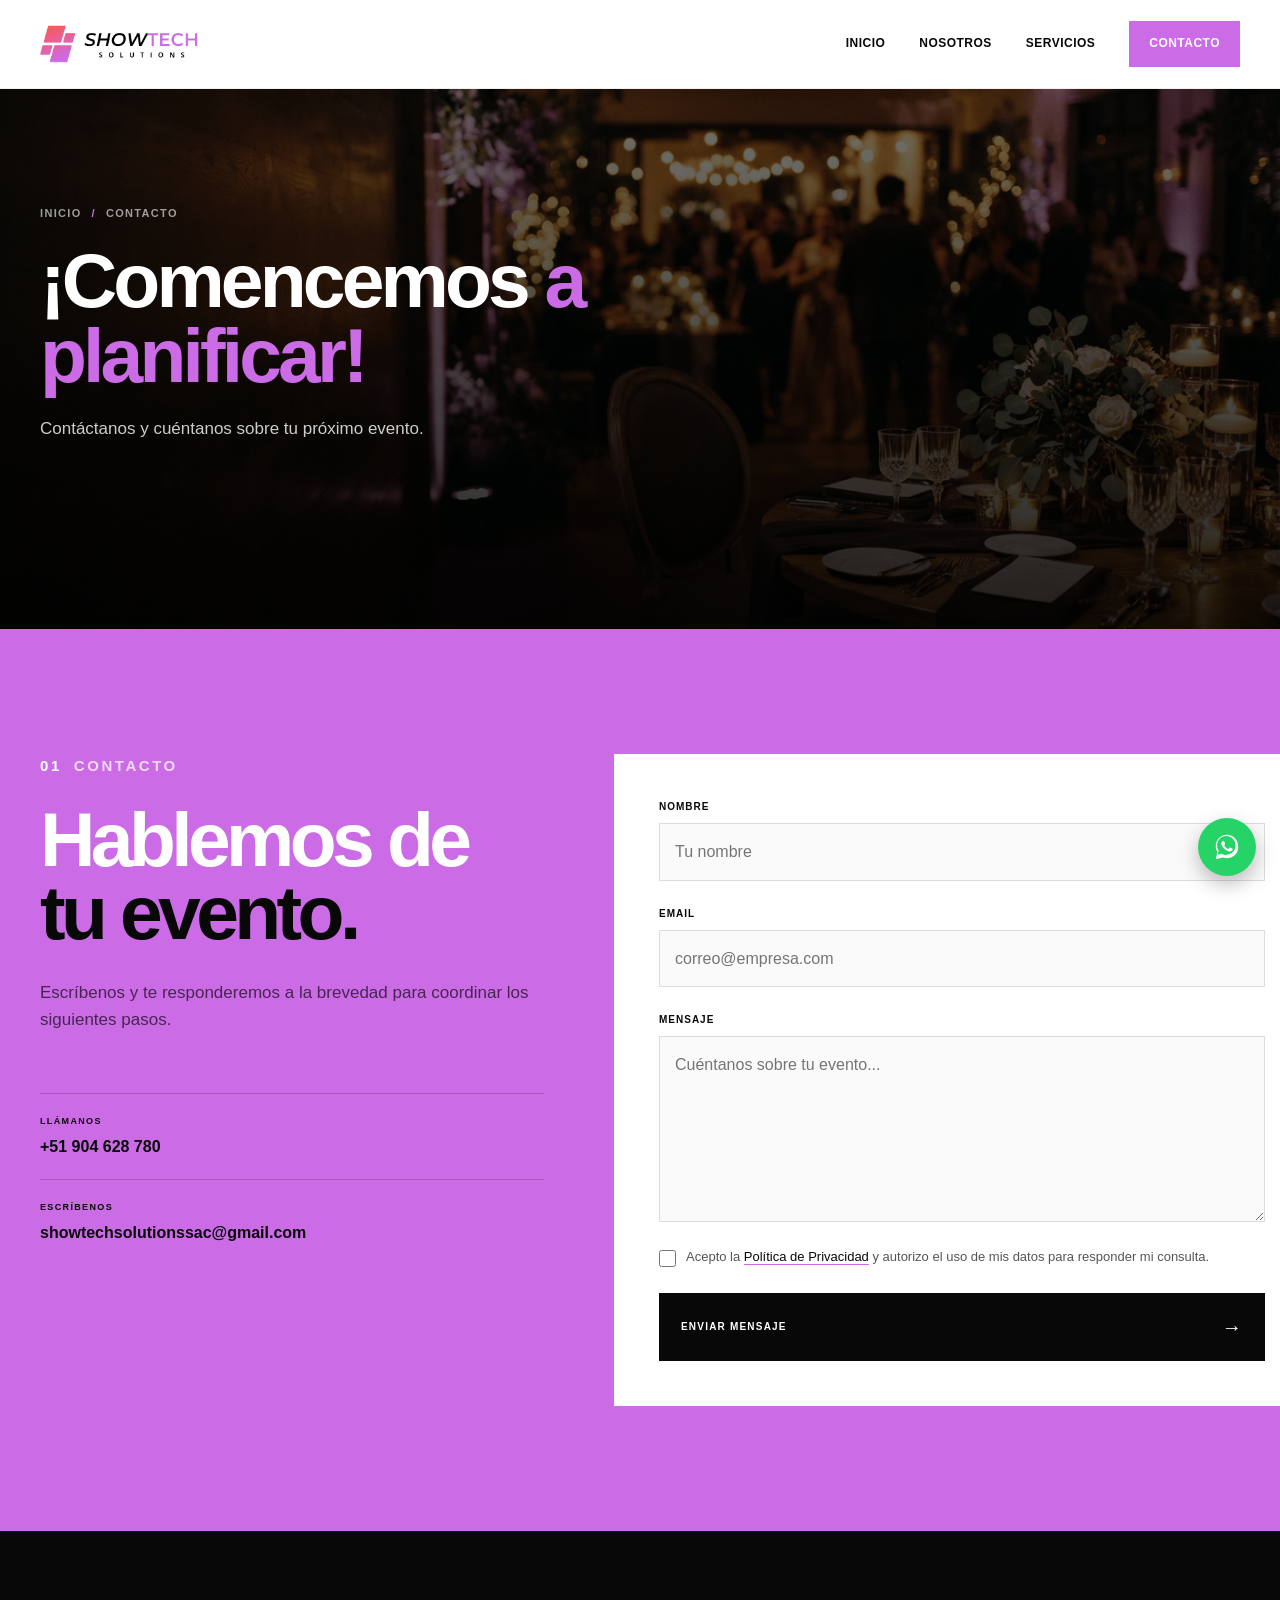
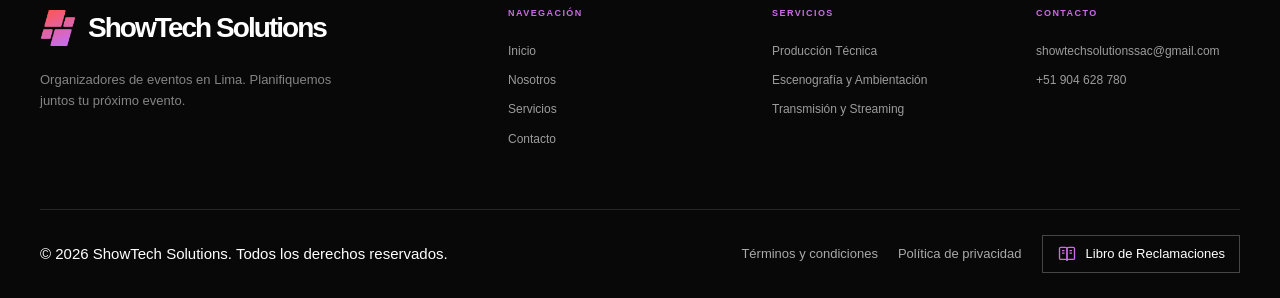
==== commit e2d4eebf: "Creación de paginas libro de reclamaciones, terminos y condiciones" ====
--- a/contacto.html
+++ b/contacto.html
@@ -48,7 +48,7 @@
             <p>Escríbenos y te responderemos a la brevedad para coordinar los siguientes pasos.</p>
             <div class="contact-details">
                 <div><span>LLÁMANOS</span><a href="https://api.whatsapp.com/send/?phone=51904628780&text&type=phone_number&app_absent=0" target="_blank" rel="noopener">+51 904 628 780</a></div>
-                <div><span>ESCRÍBENOS</span><a href="mailto:contacto@showtechsolutions.com.pe">contacto@showtechsolutions.com.pe</a></div>
+                <div><span>ESCRÍBENOS</span><a href="mailto:showtechsolutionssac@gmail.com">showtechsolutionssac@gmail.com</a></div>
             </div>
         </div>
         <div class="contact-form-wrapper">
@@ -65,6 +65,7 @@
                     <label for="mensaje">Mensaje</label>
                     <textarea id="mensaje" name="mensaje" rows="6" placeholder="Cuéntanos sobre tu evento..."></textarea>
                 </div>
+                <label class="form-consent"><input type="checkbox" id="acepto" required><span>Acepto la <a href="politica-privacidad.html" target="_blank">Política de Privacidad</a> y autorizo el uso de mis datos para responder mi consulta.</span></label>
                 <button type="submit" class="form-button">ENVIAR MENSAJE <span>→</span></button>
             </form>
             <script>
@@ -119,12 +120,17 @@
             </div>
             <div class="footer-column">
                 <h4>CONTACTO</h4>
-                <a href="mailto:contacto@showtechsolutions.com.pe">contacto@showtechsolutions.com.pe</a>
+                <a href="mailto:showtechsolutionssac@gmail.com">showtechsolutionssac@gmail.com</a>
                 <a href="https://api.whatsapp.com/send/?phone=51904628780&text&type=phone_number&app_absent=0" target="_blank" rel="noopener">+51 904 628 780</a>
             </div>
         </div>
         <div class="footer-bottom">
             <span>© 2026 ShowTech Solutions. Todos los derechos reservados.</span>
+            <div class="footer-legal">
+                <a href="terminos-condiciones.html">Términos y condiciones</a>
+                <a href="politica-privacidad.html">Política de privacidad</a>
+                <a href="libro-reclamaciones.html" class="footer-libro"><svg viewBox="0 0 24 24" aria-hidden="true"><path d="M3 5.5C3 4.7 3.7 4 4.5 4H10c1.1 0 2 .9 2 2v14c0-.8-.7-1.5-1.5-1.5h-6c-.8 0-1.5-.7-1.5-1.5V5.5Z"/><path d="M21 5.5c0-.8-.7-1.5-1.5-1.5H14c-1.1 0-2 .9-2 2v14c0-.8.7-1.5 1.5-1.5h6c.8 0 1.5-.7 1.5-1.5V5.5Z"/><path d="M6 8h3M6 11h3M15 8h3M15 11h3"/></svg>Libro de Reclamaciones</a>
+            </div>
         </div>
     </div>
 </footer>
--- a/assets/styles.css
+++ b/assets/styles.css
@@ -779,4 +779,147 @@
     .steps-grid { grid-template-columns: 1fr; }
     .step-item { border-right: 0; border-bottom: 1px solid var(--border); padding: 30px 0; }
     .event-types-grid { grid-template-columns: 1fr; }
+}
+
+/* =========================================================
+   PIE DE PÁGINA: ENLACES LEGALES
+========================================================= */
+.footer-bottom { align-items: center; flex-wrap: wrap; }
+.footer-legal { display: flex; flex-wrap: wrap; align-items: center; gap: 22px; }
+.footer-legal a { color: rgba(255,255,255,.65); font-size: 13px; transition: .25s ease; }
+.footer-legal a:hover { color: white; }
+.footer-libro {
+    display: inline-flex;
+    align-items: center;
+    gap: 9px;
+    padding: 8px 14px;
+    border: 1px solid rgba(255,255,255,.25);
+    color: white !important;
+}
+.footer-libro:hover { border-color: var(--orange); }
+.footer-libro svg { width: 20px; height: 20px; fill: none; stroke: var(--orange); stroke-width: 1.6; flex-shrink: 0; }
+
+/* =========================================================
+   PÁGINAS LEGALES
+========================================================= */
+.page-hero-compact { min-height: 0; padding-top: 110px; background-image: linear-gradient(135deg, #111 0%, #1d1022 100%); }
+.page-hero-compact::before { background: radial-gradient(circle at 85% 20%, rgba(203,108,230,.25), transparent 55%); }
+.legal-updated { margin-top: 18px; color: rgba(255,255,255,.55); font-size: 12px; letter-spacing: .08em; text-transform: uppercase; }
+
+.legal-layout { display: grid; grid-template-columns: 260px minmax(0, 1fr); gap: 70px; align-items: start; }
+.legal-toc { position: sticky; top: 120px; border-top: 1px solid var(--border); padding-top: 22px; }
+.legal-toc h2 { font-size: 11px; letter-spacing: .17em; color: var(--gray); margin-bottom: 14px; }
+.legal-toc ol { list-style: none; counter-reset: toc; display: flex; flex-direction: column; gap: 9px; }
+.legal-toc li { counter-increment: toc; }
+.legal-toc a { display: flex; gap: 10px; font-size: 13px; color: #444; line-height: 1.4; transition: .2s ease; }
+.legal-toc a::before { content: counter(toc, decimal-leading-zero); color: var(--orange); font-weight: 800; font-size: 11px; padding-top: 2px; }
+.legal-toc a:hover { color: var(--black); }
+
+.legal-body { max-width: 760px; min-width: 0; }
+.legal-body a { overflow-wrap: anywhere; }
+.legal-body section { padding: 0 0 38px; margin-bottom: 38px; border-bottom: 1px solid var(--border); scroll-margin-top: 110px; }
+.legal-body section:last-child { border-bottom: 0; }
+.legal-body h2 { font-size: 26px; letter-spacing: -.03em; line-height: 1.15; margin-bottom: 16px; }
+.legal-body h2 span { color: var(--orange); margin-right: 10px; }
+.legal-body h3 { font-size: 17px; margin: 22px 0 8px; }
+.legal-body p, .legal-body li { color: #444; font-size: 16px; }
+.legal-body p + p { margin-top: 12px; }
+.legal-body ul, .legal-body ol { margin: 12px 0 0 20px; display: flex; flex-direction: column; gap: 8px; }
+.legal-body a { color: var(--black); border-bottom: 1px solid var(--orange); }
+.legal-body strong { color: var(--black); }
+.legal-intro { font-size: 19px !important; color: var(--black) !important; line-height: 1.55; }
+.legal-box { margin-top: 18px; padding: 20px 22px; background: var(--off-white); border-left: 3px solid var(--orange); }
+.legal-box p { font-size: 15px; }
+.legal-table { width: 100%; border-collapse: collapse; margin-top: 16px; font-size: 14px; }
+.legal-table th, .legal-table td { text-align: left; padding: 12px 14px; border-bottom: 1px solid var(--border); vertical-align: top; color: #444; }
+.legal-table th { font-size: 11px; letter-spacing: .1em; text-transform: uppercase; color: var(--black); background: var(--off-white); }
+mark.dato-pendiente { background: #fff2a8; color: #5a4a00; padding: 1px 6px; font-weight: 700; }
+
+@media (max-width: 1000px) {
+    .legal-layout { grid-template-columns: minmax(0, 1fr); gap: 40px; }
+    .legal-toc { position: static; }
+}
+@media (max-width: 760px) {
+    .page-hero-compact { padding-top: 70px; }
+    .legal-body h2 { font-size: 22px; }
+    .legal-table { display: block; overflow-x: auto; }
+}
+
+/* =========================================================
+   LIBRO DE RECLAMACIONES
+========================================================= */
+.lr-notice { display: grid; grid-template-columns: auto 1fr; gap: 20px; align-items: start; padding: 26px 28px; background: var(--black); color: white; margin-bottom: 50px; }
+.lr-notice svg { width: 46px; height: 46px; fill: none; stroke: var(--orange); stroke-width: 1.4; }
+.lr-notice h2 { font-size: 20px; margin-bottom: 6px; color: white; }
+.lr-notice p { color: rgba(255,255,255,.75); font-size: 14px; }
+.lr-form { display: flex; flex-direction: column; gap: 46px; }
+.lr-block { border-top: 1px solid var(--border); padding-top: 26px; }
+.lr-block > legend, .lr-block-title { display: flex; align-items: baseline; gap: 12px; font-size: 22px; font-weight: 800; letter-spacing: -.02em; margin-bottom: 22px; padding: 0; }
+.lr-block > legend span, .lr-block-title span { color: var(--orange); font-size: 13px; letter-spacing: .1em; }
+fieldset.lr-block { border: 0; border-top: 1px solid var(--border); margin: 0; min-width: 0; }
+.lr-grid { display: grid; grid-template-columns: repeat(2, minmax(0,1fr)); gap: 20px; }
+.lr-grid .full { grid-column: 1 / -1; }
+.lr-provider { display: grid; grid-template-columns: repeat(2, minmax(0,1fr)); gap: 0; border: 1px solid var(--border); }
+.lr-provider div { padding: 14px 18px; border-bottom: 1px solid var(--border); border-right: 1px solid var(--border); }
+.lr-provider div:nth-child(2n) { border-right: 0; }
+.lr-provider dt { font-size: 10px; font-weight: 800; letter-spacing: .12em; text-transform: uppercase; color: var(--gray); }
+.lr-provider dd { margin-top: 4px; font-weight: 700; font-size: 15px; }
+.req { color: var(--orange-dark); }
+.form-hint { margin-top: 6px; font-size: 12px; color: var(--gray); }
+.lr-choice { display: grid; grid-template-columns: repeat(2, minmax(0,1fr)); gap: 14px; }
+.lr-choice label { display: flex; gap: 12px; align-items: flex-start; padding: 16px 18px; border: 1px solid #ddd; background: #fafafa; cursor: pointer; transition: .2s ease; font-size: 14px; color: #444; text-transform: none; letter-spacing: 0; font-weight: 400; margin: 0; }
+.lr-choice label strong { display: block; color: var(--black); font-size: 15px; margin-bottom: 2px; }
+.lr-choice input { margin-top: 4px; accent-color: #8e3aa8; width: 18px; height: 18px; flex-shrink: 0; }
+.lr-choice label:has(input:checked) { border-color: var(--orange); background: white; box-shadow: inset 0 0 0 1px var(--orange); }
+.lr-check { display: flex; gap: 12px; align-items: flex-start; font-size: 14px; color: #444; cursor: pointer; }
+.lr-check input { margin-top: 4px; width: 18px; height: 18px; accent-color: #8e3aa8; flex-shrink: 0; }
+.lr-check a { color: var(--black); border-bottom: 1px solid var(--orange); }
+.lr-checks { display: flex; flex-direction: column; gap: 14px; }
+.lr-minor[hidden] { display: none; }
+.lr-minor { margin-top: 20px; padding: 22px; background: var(--off-white); }
+.lr-legal-text { padding: 18px 20px; background: var(--off-white); font-size: 13px; color: #555; display: flex; flex-direction: column; gap: 8px; }
+.lr-submit { max-width: 360px; }
+.lr-submit:disabled { opacity: .6; cursor: wait; }
+.lr-error { padding: 16px 18px; background: #fff0f0; border-left: 3px solid var(--orange-dark); font-size: 14px; color: #6b1d1d; }
+.lr-error[hidden] { display: none; }
+.lr-error a { text-decoration: underline; }
+.form-group input:focus-visible, .form-group textarea:focus-visible, .form-group select:focus-visible { box-shadow: 0 0 0 3px rgba(203,108,230,.25); }
+.form-group select { appearance: auto; }
+
+.lr-result[hidden] { display: none; }
+.lr-result-head { padding: 30px; background: var(--black); color: white; margin-bottom: 30px; }
+.lr-result-head span { color: var(--orange); font-size: 11px; font-weight: 800; letter-spacing: .15em; }
+.lr-result-head h2 { font-size: 30px; margin: 8px 0 6px; letter-spacing: -.03em; }
+.lr-result-head p { color: rgba(255,255,255,.75); font-size: 14px; }
+.lr-copy { border: 1px solid var(--border); }
+.lr-copy h3 { padding: 12px 18px; background: var(--off-white); font-size: 11px; letter-spacing: .12em; text-transform: uppercase; border-bottom: 1px solid var(--border); }
+.lr-copy dl { display: grid; grid-template-columns: 220px minmax(0,1fr); }
+.lr-copy dt, .lr-copy dd { padding: 10px 18px; border-bottom: 1px solid var(--border); font-size: 14px; }
+.lr-copy dt { color: var(--gray); font-weight: 700; }
+.lr-copy dd { white-space: pre-wrap; word-break: break-word; }
+.lr-actions { display: flex; flex-wrap: wrap; gap: 14px; margin-top: 26px; }
+.lr-actions .button-outline-dark { border: 1px solid var(--black); color: var(--black); }
+.lr-actions .button-outline-dark:hover { background: var(--black); color: white; }
+
+@media (max-width: 760px) {
+    .lr-grid, .lr-choice, .lr-provider { grid-template-columns: 1fr; }
+    .lr-provider div { border-right: 0; }
+    .lr-copy dl { grid-template-columns: 1fr; }
+    .lr-copy dt { border-bottom: 0; padding-bottom: 0; }
+    .lr-notice { grid-template-columns: 1fr; }
+}
+
+/* Consentimiento en formulario de contacto */
+.form-consent { display: flex; gap: 10px; align-items: flex-start; font-size: 13px; color: #555; cursor: pointer; }
+.form-consent input { margin-top: 3px; width: 17px; height: 17px; accent-color: #8e3aa8; flex-shrink: 0; }
+.form-consent a { color: var(--black); border-bottom: 1px solid var(--orange); }
+
+/* Impresión (copia del reclamo) */
+@media print {
+    .header, .footer, .whatsapp-float, .page-hero, .lr-actions, .lr-notice, .cta-strip { display: none !important; }
+    .section { padding: 0 !important; }
+    .legal-layout { display: block; }
+    .legal-toc { display: none; }
+    .lr-result-head { background: none; color: black; border: 2px solid black; }
+    .lr-result-head p { color: #333; }
 }
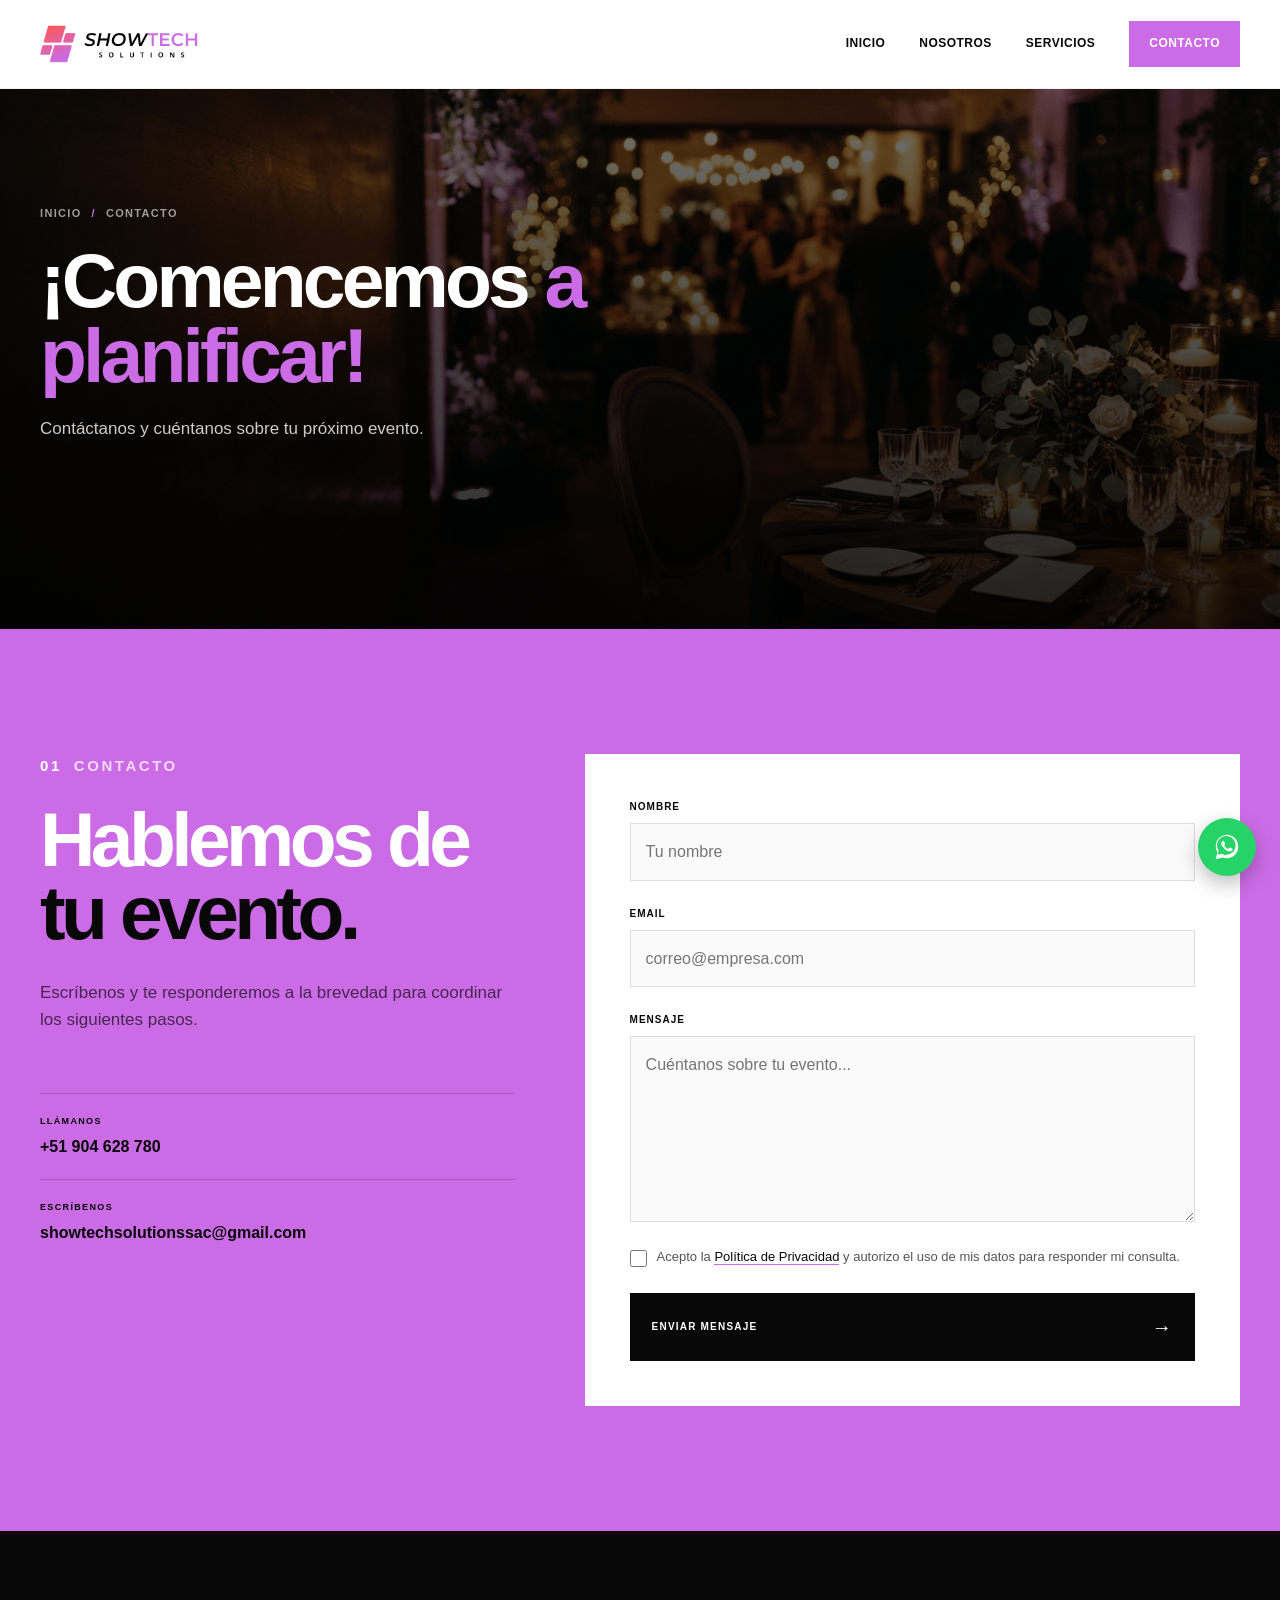
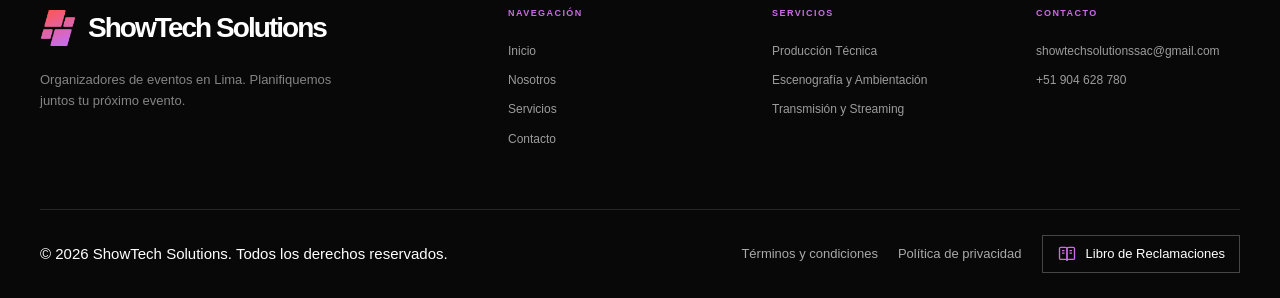
==== commit 706213bc: "Direcciones de las paginas" ====
--- a/contacto.html
+++ b/contacto.html
@@ -14,17 +14,17 @@
 <!-- HEADER -->
 <header class="header">
     <div class="header-container">
-        <a href="index.html" class="logo">
+        <a href="/" class="logo">
             <img src="Media/Logo-ShowTech-1.png" alt="ShowTech Solutions" class="logo-img">
         </a>
         <input type="checkbox" id="menu-toggle" class="menu-toggle">
         <label for="menu-toggle" class="menu-button"><span></span><span></span><span></span></label>
         
         <nav class="navigation">
-            <a href="index.html">Inicio</a>
-            <a href="nosotros.html">Nosotros</a>
-            <a href="servicios.html">Servicios</a>
-            <a href="contacto.html" class="nav-contact">Contacto</a>
+            <a href="/">Inicio</a>
+            <a href="/nosotros">Nosotros</a>
+            <a href="/servicios">Servicios</a>
+            <a href="/contacto" class="nav-contact">Contacto</a>
         </nav>
     
     </div>
@@ -34,7 +34,7 @@
 
 <section class="page-hero" style="background-image:url('Media/Reuniones.png')">
     <div class="page-hero-content">
-        <div class="breadcrumb"><a href="index.html" style="color:inherit">Inicio</a> <span>/</span> Contacto</div>
+        <div class="breadcrumb"><a href="/" style="color:inherit">Inicio</a> <span>/</span> Contacto</div>
         <h1>¡Comencemos <span style="color:var(--orange)">a planificar!</span></h1>
         <p class="page-hero-lead">Contáctanos y cuéntanos sobre tu próximo evento.</p>
     </div>
@@ -65,7 +65,7 @@
                     <label for="mensaje">Mensaje</label>
                     <textarea id="mensaje" name="mensaje" rows="6" placeholder="Cuéntanos sobre tu evento..."></textarea>
                 </div>
-                <label class="form-consent"><input type="checkbox" id="acepto" required><span>Acepto la <a href="politica-privacidad.html" target="_blank">Política de Privacidad</a> y autorizo el uso de mis datos para responder mi consulta.</span></label>
+                <label class="form-consent"><input type="checkbox" id="acepto" required><span>Acepto la <a href="/politica-privacidad" target="_blank">Política de Privacidad</a> y autorizo el uso de mis datos para responder mi consulta.</span></label>
                 <button type="submit" class="form-button">ENVIAR MENSAJE <span>→</span></button>
             </form>
             <script>
@@ -99,7 +99,7 @@
     <div class="container">
         <div class="footer-main">
             <div class="footer-brand">
-                <a href="index.html" class="logo footer-logo">
+                <a href="/" class="logo footer-logo">
                     <img src="Media/cropped-Logo-ShowTech-1-1.png" alt="" class="footer-logo-icon" width="36" height="36">
                     <span class="logo-main">ShowTech Solutions</span>
                 </a>
@@ -107,16 +107,16 @@
             </div>
             <div class="footer-column">
                 <h4>NAVEGACIÓN</h4>
-                <a href="index.html">Inicio</a>
-                <a href="nosotros.html">Nosotros</a>
-                <a href="servicios.html">Servicios</a>
-                <a href="contacto.html">Contacto</a>
+                <a href="/">Inicio</a>
+                <a href="/nosotros">Nosotros</a>
+                <a href="/servicios">Servicios</a>
+                <a href="/contacto">Contacto</a>
             </div>
             <div class="footer-column">
                 <h4>SERVICIOS</h4>
-                <a href="servicios.html#produccion-tecnica">Producción Técnica</a>
-                <a href="servicios.html#escenografia">Escenografía y Ambientación</a>
-                <a href="servicios.html#streaming">Transmisión y Streaming</a>
+                <a href="/servicios#produccion-tecnica">Producción Técnica</a>
+                <a href="/servicios#escenografia">Escenografía y Ambientación</a>
+                <a href="/servicios#streaming">Transmisión y Streaming</a>
             </div>
             <div class="footer-column">
                 <h4>CONTACTO</h4>
@@ -127,9 +127,9 @@
         <div class="footer-bottom">
             <span>© 2026 ShowTech Solutions. Todos los derechos reservados.</span>
             <div class="footer-legal">
-                <a href="terminos-condiciones.html">Términos y condiciones</a>
-                <a href="politica-privacidad.html">Política de privacidad</a>
-                <a href="libro-reclamaciones.html" class="footer-libro"><svg viewBox="0 0 24 24" aria-hidden="true"><path d="M3 5.5C3 4.7 3.7 4 4.5 4H10c1.1 0 2 .9 2 2v14c0-.8-.7-1.5-1.5-1.5h-6c-.8 0-1.5-.7-1.5-1.5V5.5Z"/><path d="M21 5.5c0-.8-.7-1.5-1.5-1.5H14c-1.1 0-2 .9-2 2v14c0-.8.7-1.5 1.5-1.5h6c.8 0 1.5-.7 1.5-1.5V5.5Z"/><path d="M6 8h3M6 11h3M15 8h3M15 11h3"/></svg>Libro de Reclamaciones</a>
+                <a href="/terminos-condiciones">Términos y condiciones</a>
+                <a href="/politica-privacidad">Política de privacidad</a>
+                <a href="/libro-reclamaciones" class="footer-libro"><svg viewBox="0 0 24 24" aria-hidden="true"><path d="M3 5.5C3 4.7 3.7 4 4.5 4H10c1.1 0 2 .9 2 2v14c0-.8-.7-1.5-1.5-1.5h-6c-.8 0-1.5-.7-1.5-1.5V5.5Z"/><path d="M21 5.5c0-.8-.7-1.5-1.5-1.5H14c-1.1 0-2 .9-2 2v14c0-.8.7-1.5 1.5-1.5h6c.8 0 1.5-.7 1.5-1.5V5.5Z"/><path d="M6 8h3M6 11h3M15 8h3M15 11h3"/></svg>Libro de Reclamaciones</a>
             </div>
         </div>
     </div>
--- a/assets/styles.css
+++ b/assets/styles.css
@@ -185,7 +185,7 @@
     background-color: #202020;
     background-image:
         linear-gradient(90deg, rgba(0,0,0,.86), rgba(0,0,0,.45), rgba(0,0,0,.20)),
-        url("Media/Salon.png");
+        url("../Media/Salon.png");
     background-size: cover;
     background-position: center;
 }
@@ -286,7 +286,7 @@
 ========================================================= */
 .intro { background: var(--white); }
 .intro-grid { display: grid; grid-template-columns: 25% 75%; }
-.intro-grid-video { grid-template-columns: 22% 48% 30%; gap: 30px; align-items: center; }
+.intro-grid-video { grid-template-columns: minmax(0,22fr) minmax(0,48fr) minmax(0,30fr); gap: 30px; align-items: center; }
 .intro-video { justify-self: end; width: 100%; max-width: 300px; }
 .intro-video video {
     width: 100%;
@@ -295,7 +295,7 @@
     border-radius: 4px;
     box-shadow: 0 20px 50px rgba(0,0,0,.18);
 }
-.intro-grid-photo { grid-template-columns: 22% 42% 36%; gap: 40px; align-items: center; }
+.intro-grid-photo { grid-template-columns: minmax(0,22fr) minmax(0,42fr) minmax(0,36fr); gap: 40px; align-items: center; }
 .intro-photo img {
     width: 100%;
     aspect-ratio: 4 / 3;
@@ -356,9 +356,9 @@
     background-position: center;
     background-color: #333;
 }
-.service-card-1 { background-image: url("Media/DJs.png"); }
-.service-card-2 { background-image: url("Media/escenografia.png"); }
-.service-card-3 { background-image: url("Media/streaming.png"); }
+.service-card-1 { background-image: url("../Media/DJs.png"); }
+.service-card-2 { background-image: url("../Media/escenografia.png"); }
+.service-card-3 { background-image: url("../Media/streaming.png"); }
 .service-overlay {
     position: absolute;
     inset: 0;
@@ -386,7 +386,7 @@
    PÁGINA DE SERVICIO: descripción, tags, galería, cruzados
 ========================================================= */
 .service-detail { background: var(--white); }
-.service-detail-grid { display: grid; grid-template-columns: 30% 70%; gap: 60px; }
+.service-detail-grid { display: grid; grid-template-columns: minmax(0,30fr) minmax(0,70fr); gap: 60px; }
 .service-detail-body { max-width: 720px; }
 .service-detail-body p { color: var(--gray); font-size: 17px; margin-bottom: 20px; }
 .service-detail-body p:first-child { font-size: 20px; color: var(--black); }
@@ -457,7 +457,7 @@
     justify-content: center;
     text-align: center;
     color: white;
-    background: linear-gradient(rgba(0,0,0,.72), rgba(0,0,0,.72)), url("Media/Salon-de-Eventos.png");
+    background: linear-gradient(rgba(0,0,0,.72), rgba(0,0,0,.72)), url("../Media/Salon-de-Eventos.png");
     background-size: cover;
     background-position: center;
     background-attachment: fixed;
@@ -535,7 +535,7 @@
    CONTACTO
 ========================================================= */
 .contact { background: var(--orange); }
-.contact-grid { display: grid; grid-template-columns: 42% 58%; gap: 70px; }
+.contact-grid { display: grid; grid-template-columns: minmax(0,42fr) minmax(0,58fr); gap: 70px; }
 .section-label.light { color: rgba(255,255,255,.75); }
 .section-label.light span { color: white; }
 .contact-intro h2 { margin-top: 25px; color: white; font-size: clamp(48px, 6vw, 80px); line-height: .95; letter-spacing: -.06em; }
@@ -922,4 +922,167 @@
     .legal-toc { display: none; }
     .lr-result-head { background: none; color: black; border: 2px solid black; }
     .lr-result-head p { color: #333; }
+}
+
+
+
+/* =========================================================
+   AJUSTE MÓVIL GENERAL (teléfonos de 320 px en adelante)
+   Va al final para tener prioridad sobre reglas anteriores.
+========================================================= */
+.hero { min-height: calc(100svh - 88px); }
+img, video { max-width: 100%; }
+.footer-column a, .contact-details a { overflow-wrap: anywhere; }
+
+/* Tablets y pantallas táctiles: la descripción de servicios siempre visible */
+@media (hover: none) {
+    .service-content p { max-height: none; opacity: 1; margin-top: 12px; }
+}
+
+@media (max-width: 760px) {
+    /* Ritmo general */
+    .section { padding: 72px 0; }
+    .section-heading { margin-bottom: 36px; }
+    .section-label { font-size: 12px; letter-spacing: .14em; }
+    .section-heading h2, .why-header h2, .intro-content h2 {
+        font-size: clamp(30px, 8.6vw, 40px);
+        line-height: 1.05;
+        letter-spacing: -.04em;
+    }
+    .section-heading p { margin-top: 16px; font-size: 15px; }
+
+    /* Header */
+    .header-container { height: 66px; }
+    .navigation { top: 66px; }
+    .logo-img { height: 32px; }
+
+    /* Hero de inicio: título en 3 líneas proporcionales al ancho del teléfono */
+    .hero {
+        min-height: calc(100svh - 66px);
+        align-items: center;
+        background-image: linear-gradient(180deg, rgba(0,0,0,.72) 0%, rgba(0,0,0,.62) 45%, rgba(0,0,0,.85) 100%), url("../Media/Salon.png");
+    }
+    .hero-content { padding: 56px 0 64px; }
+    .hero-label { font-size: 10px; letter-spacing: .16em; margin-bottom: 18px; }
+    .hero h1 {
+        font-size: min(calc((100vw - 40px) / 8.3), 54px);
+        line-height: 1.02;
+        letter-spacing: -.045em;
+    }
+    .hero p { margin-top: 20px; font-size: 15px; line-height: 1.6; }
+    .hero-buttons { margin-top: 28px; gap: 12px; }
+    .hero-bottom { display: none; }
+
+    /* Hero de páginas internas */
+    .page-hero { min-height: 0; padding: 96px 0 44px; }
+    .page-hero h1 { font-size: clamp(32px, 9.4vw, 44px); line-height: 1.02; }
+    .page-hero-lead { font-size: 15px; margin-top: 14px; }
+    .breadcrumb { font-size: 10px; margin-bottom: 14px; }
+
+    /* Quiénes somos */
+    .intro-grid { gap: 28px; }
+    .intro-large { margin-top: 22px; font-size: 18px; }
+    .intro-video { justify-self: center; width: 100%; max-width: 300px; margin: 8px auto 0; }
+    .intro-photo { max-width: none; margin-top: 8px; }
+    .text-link { margin-top: 24px; }
+
+    /* Cifras en 2 x 2 */
+    .numbers { padding: 28px 0; }
+    .numbers-grid { grid-template-columns: 1fr 1fr; gap: 0; }
+    .number-item { padding: 20px 14px !important; border-right: 0; border-bottom: 1px solid rgba(255,255,255,.1); }
+    .number-item:nth-child(odd) { border-right: 1px solid rgba(255,255,255,.1); }
+    .number-item:nth-last-child(-n+2) { border-bottom: 0; }
+    .number-item strong { font-size: 30px; }
+    .number-item span { font-size: 10px; }
+
+    /* Tipos de evento */
+    .event-types-grid { gap: 14px; }
+    .event-type-card { min-height: 240px; padding: 24px; }
+    .event-type-card h3 { font-size: 22px; }
+
+    /* Cómo trabajamos */
+    .step-item { padding: 26px 0; }
+    .step-number { font-size: 34px; }
+    .step-item h3 { margin-top: 14px; font-size: 21px; }
+
+    /* Servicios (inicio): más bajos y con descripción visible */
+    .services-grid { gap: 14px; }
+    .service-card { min-height: 320px; padding: 26px; }
+    .service-content h3 { font-size: 25px; }
+    .service-content p { max-height: none; opacity: 1; margin-top: 10px; }
+    .service-content a { margin-top: 16px; }
+
+    /* Por qué nosotros */
+    .why-header { margin-bottom: 30px; }
+    .why-card { padding: 24px 0; }
+    .why-card h3 { margin-top: 12px; font-size: 21px; }
+
+    /* Testimonios: deslizables con el dedo, sin duplicados */
+    .testimonial-wrapper { overflow-x: auto; scroll-snap-type: x mandatory; -webkit-overflow-scrolling: touch; margin-right: -20px; padding-right: 20px; scrollbar-width: none; }
+    .testimonial-wrapper::-webkit-scrollbar { display: none; }
+    .testimonial-track { overflow: visible; width: max-content; padding-bottom: 4px; }
+    .testimonial { flex: 0 0 auto; width: min(84vw, 340px); min-height: 0; margin-right: 14px; padding: 28px; scroll-snap-align: start; }
+    .testimonial:nth-child(n+4) { display: none; }
+    .testimonial p { margin-top: 18px; font-size: 16px; }
+    .testimonial-author { margin-top: 22px; }
+
+    /* Frase y CTA */
+    .statement { min-height: 420px; }
+    .statement h2 { font-size: clamp(36px, 11vw, 52px); }
+    .cta-strip { padding: 56px 0; }
+    .cta-strip h2 { font-size: clamp(26px, 7.4vw, 34px); margin-bottom: 20px; line-height: 1.15; }
+
+    /* Servicios (página) */
+    .service-detail-body h2 { font-size: 26px !important; line-height: 1.15; }
+    .section-heading.container[style] { margin-top: 64px !important; margin-bottom: 0; }
+    .service-detail-grid { gap: 14px; }
+    .service-detail { padding-top: 44px !important; padding-bottom: 44px !important; }
+    .service-detail-body p { font-size: 15px; }
+    .service-detail-body p:first-child { font-size: 17px; }
+    .tag { padding: 8px 12px; font-size: 10px; }
+    .tags { gap: 8px; }
+
+    /* Contacto */
+    .contact-intro h2 { font-size: clamp(36px, 11vw, 52px); }
+    .contact-intro > p { margin-top: 18px; font-size: 15px; }
+    .contact-details { margin-top: 32px; }
+    .contact-form-wrapper { padding: 24px 20px; }
+
+    /* Footer: marca arriba, enlaces en 2 columnas */
+    .footer { padding: 56px 0 88px; }
+    .footer-main { grid-template-columns: 1fr 1fr; gap: 34px 20px; padding-bottom: 36px; }
+    .footer-brand { grid-column: 1 / -1; }
+    .footer-column:last-child { grid-column: 1 / -1; }
+    .footer-bottom { flex-direction: column; align-items: flex-start; gap: 16px; font-size: 13px; }
+    .footer-legal { gap: 14px 18px; }
+
+    /* Botón de WhatsApp más discreto */
+    .whatsapp-float { right: 14px; bottom: 14px; width: 50px; height: 50px; }
+    .whatsapp-float svg { width: 25px; height: 25px; }
+
+    /* Legales */
+    .lr-notice { padding: 22px; margin-bottom: 36px; }
+    .lr-notice h2 { font-size: 16px; line-height: 1.35; }
+    .lr-block > legend, .lr-block-title { font-size: 19px; }
+    .legal-intro { font-size: 17px !important; }
+}
+
+/* Tablets (761–1000 px): sin tarjetas huérfanas */
+@media (min-width: 761px) and (max-width: 1000px) {
+    .services-grid .service-card:last-child:nth-child(odd) { grid-column: 1 / -1; min-height: 340px; }
+    .intro-video { max-width: 320px; }
+}
+
+/* Teléfonos muy pequeños (≤ 360 px) */
+@media (max-width: 360px) {
+    .container, .hero-content, .page-hero-content { width: calc(100% - 32px); }
+    .hero h1 { font-size: calc((100vw - 32px) / 8.3); }
+    .numbers-grid { grid-template-columns: 1fr 1fr; }
+    .number-item { padding: 18px 10px !important; }
+    .number-item strong { font-size: 26px; }
+    .footer-main { grid-template-columns: 1fr 1fr; }
+    .footer-brand { grid-column: 1 / -1; }
+    .event-type-card, .service-card { padding: 20px; }
+    .contact-form-wrapper { padding: 20px 16px; }
+    .testimonial-wrapper { margin-right: -16px; padding-right: 16px; }
 }
